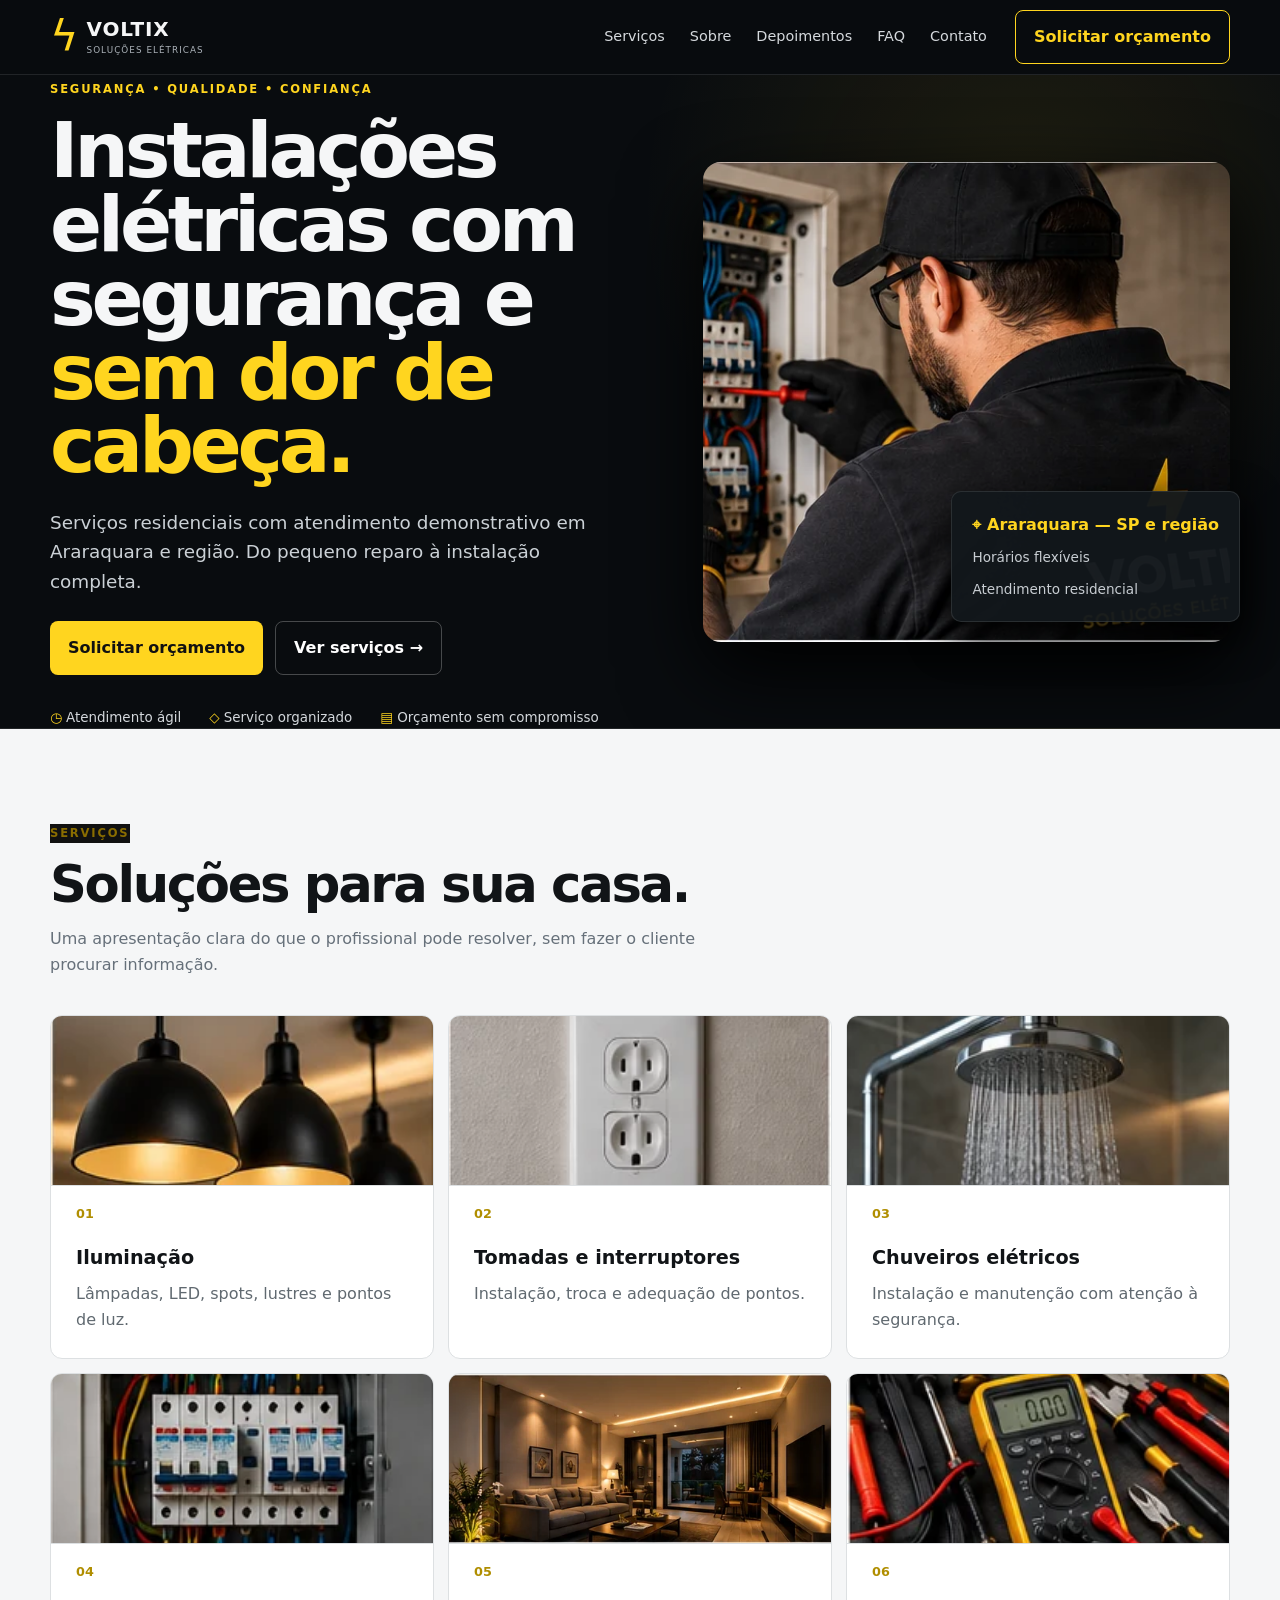
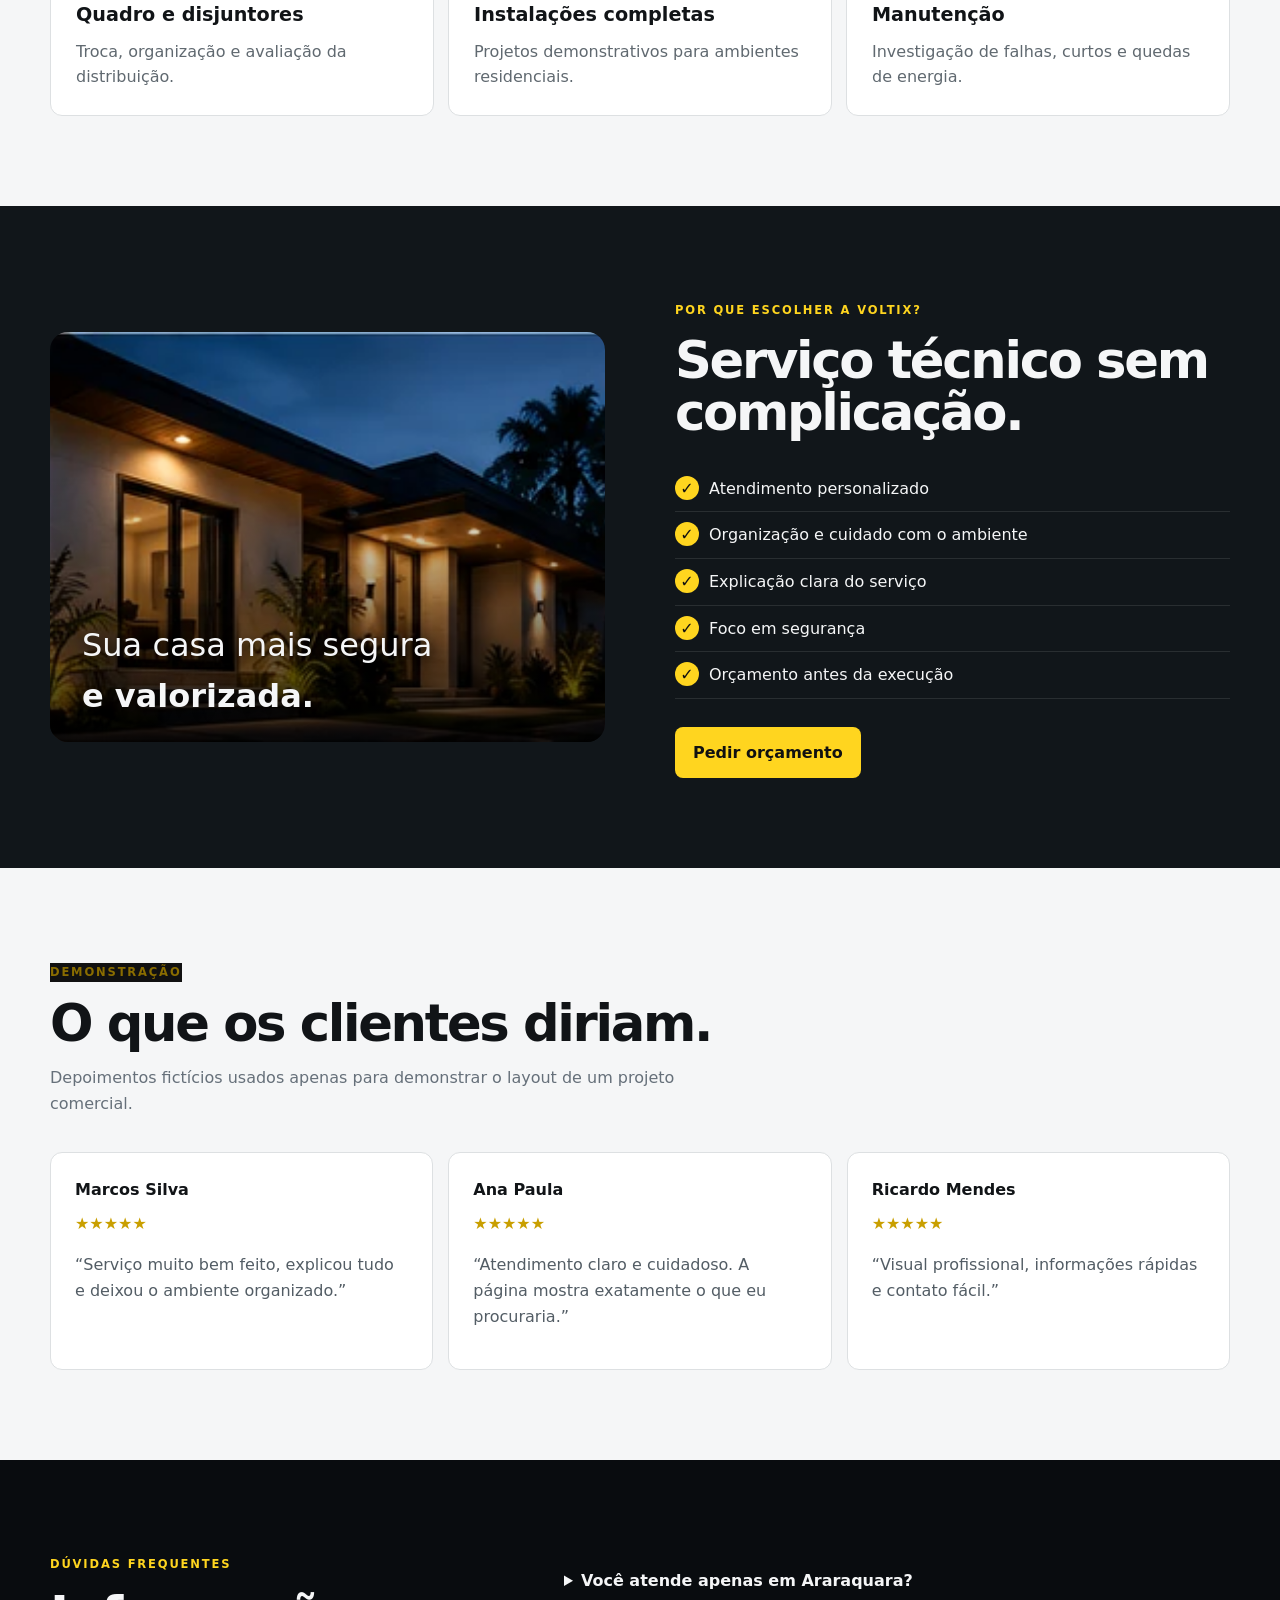
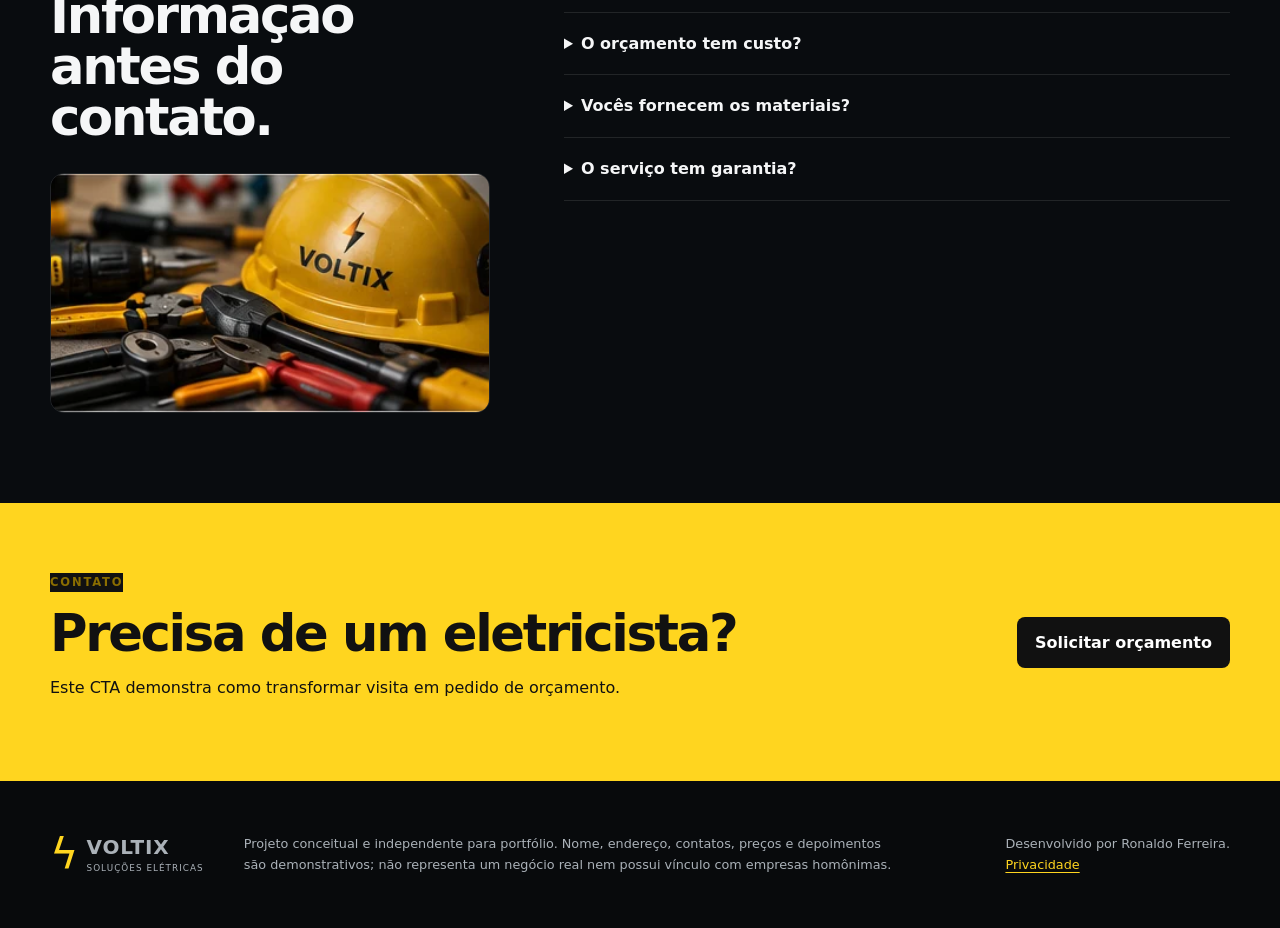
==== index.html @ 1c1afb37 "fix: carrega imagens na captura de pagina completa" ====
<!doctype html>
<html lang="pt-BR">
<head>
  <meta charset="UTF-8">
  <meta name="viewport" content="width=device-width,initial-scale=1">
  <meta name="description" content="Voltix Soluções Elétricas — projeto demonstrativo de landing page para serviços elétricos residenciais.">
  <meta name="referrer" content="strict-origin-when-cross-origin">
  <meta name="theme-color" content="#090c0f">
  <meta property="og:title" content="Voltix | Soluções Elétricas">
  <meta property="og:description" content="Projeto demonstrativo de landing page para serviços elétricos residenciais.">
  <meta property="og:type" content="website">
  <meta property="og:url" content="https://inforf.github.io/voltix-eletrica/">
  <link rel="canonical" href="https://inforf.github.io/voltix-eletrica/">
  <link rel="icon" href="assets/favicon.svg" type="image/svg+xml">
  <title>Voltix | Soluções Elétricas</title>
  <link rel="stylesheet" href="css/style.css">
  <script src="js/main.js" defer></script>
</head>
<body id="inicio">
  <a class="skip-link" href="#conteudo">Ir para o conteúdo</a>
  <header class="header">
    <div class="container nav-wrap">
      <a class="brand" href="#inicio" aria-label="Voltix - início"><span>ϟ</span><strong>VOLTIX</strong><small>SOLUÇÕES ELÉTRICAS</small></a>
      <button class="menu-toggle" aria-expanded="false" aria-controls="nav">Menu</button>
      <nav id="nav" class="nav" aria-label="Navegação principal">
        <a href="#servicos">Serviços</a><a href="#sobre">Sobre</a><a href="#depoimentos">Depoimentos</a><a href="#faq">FAQ</a><a href="#contato">Contato</a>
      </nav>
      <button class="btn outline demo-action">Solicitar orçamento</button>
    </div>
  </header>

  <main id="conteudo">
    <section class="hero">
      <div class="container hero-grid">
        <div>
          <span class="eyebrow">SEGURANÇA • QUALIDADE • CONFIANÇA</span>
          <h1>Instalações elétricas com segurança e <em>sem dor de cabeça.</em></h1>
          <p class="lead">Serviços residenciais com atendimento demonstrativo em Araraquara e região. Do pequeno reparo à instalação completa.</p>
          <div class="hero-actions"><button class="btn primary demo-action">Solicitar orçamento</button><a class="btn ghost" href="#servicos">Ver serviços →</a></div>
          <div class="trust"><span>◷ Atendimento ágil</span><span>◇ Serviço organizado</span><span>▤ Orçamento sem compromisso</span></div>
        </div>
        <div class="hero-visual">
          <img class="hero-photo" src="assets/images/hero-eletricista.webp" alt="Eletricista trabalhando em um quadro de distribuição" fetchpriority="high">
          <div class="info-card"><b>⌖ Araraquara — SP e região</b><span>Horários flexíveis</span><span>Atendimento residencial</span></div>
        </div>
      </div>
    </section>

    <section id="servicos" class="section light"><div class="container">
      <span class="eyebrow dark">SERVIÇOS</span><h2>Soluções para sua casa.</h2><p class="section-intro">Uma apresentação clara do que o profissional pode resolver, sem fazer o cliente procurar informação.</p>
      <div class="services">
        <article><img class="service-photo" src="assets/images/servico-iluminacao.webp" alt=""><b>01</b><h3>Iluminação</h3><p>Lâmpadas, LED, spots, lustres e pontos de luz.</p></article>
        <article><img class="service-photo" src="assets/images/servico-tomadas.webp" alt=""><b>02</b><h3>Tomadas e interruptores</h3><p>Instalação, troca e adequação de pontos.</p></article>
        <article><img class="service-photo" src="assets/images/servico-chuveiro.webp" alt=""><b>03</b><h3>Chuveiros elétricos</h3><p>Instalação e manutenção com atenção à segurança.</p></article>
        <article><img class="service-photo" src="assets/images/servico-quadro.webp" alt=""><b>04</b><h3>Quadro e disjuntores</h3><p>Troca, organização e avaliação da distribuição.</p></article>
        <article><img class="service-photo" src="assets/images/ambiente-residencial.webp" alt=""><b>05</b><h3>Instalações completas</h3><p>Projetos demonstrativos para ambientes residenciais.</p></article>
        <article><img class="service-photo" src="assets/images/servico-manutencao.webp" alt=""><b>06</b><h3>Manutenção</h3><p>Investigação de falhas, curtos e quedas de energia.</p></article>
      </div>
    </div></section>

    <section id="sobre" class="section split-section"><div class="container split">
      <div class="feature-visual"><img src="assets/images/casa-residencial.webp" alt="Residência com projeto de iluminação externa"><div class="feature-caption"><p>Sua casa mais segura<br><strong>e valorizada.</strong></p></div></div>
      <div><span class="eyebrow">POR QUE ESCOLHER A VOLTIX?</span><h2>Serviço técnico sem complicação.</h2><ul class="checks"><li>Atendimento personalizado</li><li>Organização e cuidado com o ambiente</li><li>Explicação clara do serviço</li><li>Foco em segurança</li><li>Orçamento antes da execução</li></ul><button class="btn primary demo-action">Pedir orçamento</button></div>
    </div></section>

    <section id="depoimentos" class="section light"><div class="container">
      <span class="eyebrow dark">DEMONSTRAÇÃO</span><h2>O que os clientes diriam.</h2><p class="section-intro">Depoimentos fictícios usados apenas para demonstrar o layout de um projeto comercial.</p>
      <div class="testimonials"><blockquote><b>Marcos Silva</b><span>★★★★★</span><p>“Serviço muito bem feito, explicou tudo e deixou o ambiente organizado.”</p></blockquote><blockquote><b>Ana Paula</b><span>★★★★★</span><p>“Atendimento claro e cuidadoso. A página mostra exatamente o que eu procuraria.”</p></blockquote><blockquote><b>Ricardo Mendes</b><span>★★★★★</span><p>“Visual profissional, informações rápidas e contato fácil.”</p></blockquote></div>
    </div></section>

    <section id="faq" class="section"><div class="container faq-grid"><div><span class="eyebrow">DÚVIDAS FREQUENTES</span><h2>Informação antes do contato.</h2><img class="faq-photo" src="assets/images/ferramentas.webp" alt="Multímetro e ferramentas de eletricista"></div><div class="faq">
      <details><summary>Você atende apenas em Araraquara?</summary><p>Para este projeto demonstrativo, Araraquara e região são usados apenas como exemplo de área de atendimento.</p></details>
      <details><summary>O orçamento tem custo?</summary><p>Este site não representa uma empresa real. Em um projeto comercial, esta resposta seria definida pelo prestador.</p></details>
      <details><summary>Vocês fornecem os materiais?</summary><p>O conteúdo seria adaptado à forma real de trabalho do profissional contratado.</p></details>
      <details><summary>O serviço tem garantia?</summary><p>Garantias e condições devem ser informadas pelo prestador real conforme o serviço executado.</p></details>
    </div></div></section>

    <section id="contato" class="cta"><div class="container cta-inner"><div><span class="eyebrow dark">CONTATO</span><h2>Precisa de um eletricista?</h2><p>Este CTA demonstra como transformar visita em pedido de orçamento.</p></div><button class="btn dark demo-action">Solicitar orçamento</button></div></section>
  </main>

  <footer class="footer"><div class="container footer-grid"><div class="brand"><span>ϟ</span><strong>VOLTIX</strong><small>SOLUÇÕES ELÉTRICAS</small></div><p>Projeto conceitual e independente para portfólio. Nome, endereço, contatos, preços e depoimentos são demonstrativos; não representa um negócio real nem possui vínculo com empresas homônimas.</p><p>Desenvolvido por Ronaldo Ferreira.<br><a class="footer-link" href="privacidade.html">Privacidade</a></p></div></footer>

  <div class="demo-modal" hidden><div class="demo-card" role="dialog" aria-modal="true" aria-labelledby="demo-title"><button class="close" aria-label="Fechar">×</button><span class="eyebrow">DEMONSTRAÇÃO</span><h2 id="demo-title">Solicitação de orçamento</h2><p>Em um projeto real, este botão poderia abrir o WhatsApp, um formulário ou outro canal definido pelo cliente.</p><button class="btn primary close-secondary">Entendi</button></div></div>
</body>
</html>
---- css/style.css ----
:root{--bg:#090c0f;--panel:#12171c;--yellow:#ffd51f;--text:#f5f6f7;--muted:#aab1b8;--ink:#111417;--line:rgba(255,255,255,.1);--max:1180px}*{box-sizing:border-box}html{scroll-behavior:smooth}body{margin:0;background:var(--bg);color:var(--text);font-family:Inter,ui-sans-serif,system-ui,-apple-system,"Segoe UI",sans-serif;line-height:1.6}button,a{font:inherit}.container{width:min(var(--max),calc(100% - 40px));margin:auto}.skip-link{position:absolute;left:-9999px}.skip-link:focus{left:16px;top:16px;z-index:999;background:#fff;color:#000;padding:10px}.header{position:sticky;top:0;z-index:50;background:rgba(9,12,15,.92);backdrop-filter:blur(15px);border-bottom:1px solid var(--line)}.nav-wrap{min-height:74px;display:flex;align-items:center;gap:28px}.brand{display:grid;grid-template-columns:auto auto;grid-template-rows:auto auto;align-items:center;width:max-content;color:inherit;text-decoration:none;line-height:1}.brand span{grid-row:1/3;color:var(--yellow);font-size:2.7rem;margin-right:8px}.brand strong{font-size:1.25rem;letter-spacing:.04em}.brand small{font-size:.55rem;color:var(--muted);letter-spacing:.12em}.nav{display:flex;gap:25px;margin-left:auto}.nav a{color:#d5d9dd;text-decoration:none;font-size:.9rem}.nav a:hover{color:var(--yellow)}.menu-toggle{display:none}.btn{border:0;border-radius:8px;padding:13px 18px;font-weight:800;cursor:pointer}.primary{background:var(--yellow);color:#111}.outline{border:1px solid var(--yellow);background:transparent;color:var(--yellow)}.ghost{border:1px solid rgba(255,255,255,.25);color:#fff;text-decoration:none}.dark{background:#111;color:#fff}.hero{overflow:hidden;background:radial-gradient(circle at 80% 20%,rgba(255,213,31,.09),transparent 24rem);border-bottom:1px solid var(--line)}.hero-grid{min-height:650px;display:grid;grid-template-columns:1.05fr .95fr;align-items:center;gap:70px}.eyebrow{display:inline-block;color:var(--yellow);font-size:.72rem;font-weight:900;letter-spacing:.16em;margin-bottom:16px}.eyebrow.dark{color:#8a6d00}.hero h1{font-size:clamp(3rem,6vw,5.7rem);line-height:.96;letter-spacing:-.055em;margin:0}.hero h1 em{display:block;color:var(--yellow);font-style:normal}.lead{max-width:680px;color:#cbd1d6;font-size:1.15rem;margin:25px 0}.hero-actions{display:flex;gap:12px;flex-wrap:wrap}.trust{display:flex;gap:28px;flex-wrap:wrap;margin-top:32px;color:#d4d8dc;font-size:.84rem}.trust span:first-letter{color:var(--yellow)}.hero-visual{position:relative;min-height:480px;display:grid;place-items:center}.electric-panel{position:relative;width:min(440px,90%);height:390px;border:12px solid #2c3238;border-radius:14px;background:linear-gradient(135deg,#1d2328,#0d1114);box-shadow:0 30px 80px #000}.panel-top{padding:15px;color:#7e8991;font-size:.7rem;letter-spacing:.12em}.breakers{display:grid;grid-template-columns:repeat(6,1fr);gap:8px;padding:20px}.breakers i{height:100px;border-radius:5px;background:linear-gradient(#d8dadd 0 45%,#252a2f 46% 62%,#e9e9e9 63%);box-shadow:inset 0 0 0 2px #73777a}.wire{position:absolute;width:140px;height:140px;border:7px solid;border-color:transparent transparent var(--yellow) var(--yellow);border-radius:50%}.w1{left:40px;bottom:30px}.w2{right:50px;bottom:35px;border-color:transparent transparent #367fd8 #367fd8}.w3{left:150px;bottom:5px;border-color:transparent transparent #c84a42 #c84a42}.bolt{position:absolute;right:30px;bottom:15px;color:var(--yellow);font-size:4rem}.info-card{position:absolute;right:-10px;bottom:20px;display:grid;gap:10px;padding:20px;border:1px solid var(--line);border-radius:10px;background:rgba(18,23,28,.96);box-shadow:0 15px 40px #000}.info-card b{color:var(--yellow)}.info-card span{font-size:.85rem;color:#c8cdd2}.section{padding:90px 0}.light{background:#f5f6f7;color:var(--ink)}.section h2,.cta h2{font-size:clamp(2.2rem,4vw,4rem);line-height:1;letter-spacing:-.045em;margin:0}.section-intro{max-width:680px;color:#66707a}.services{display:grid;grid-template-columns:repeat(3,1fr);gap:14px;margin-top:38px}.services article{padding:25px;border:1px solid #dde0e2;border-radius:12px;background:#fff;min-height:210px}.services article>b{color:#b08e00;font-size:.8rem}.services h3{font-size:1.2rem;margin:30px 0 8px}.services p{color:#606970;margin:0}.split-section{background:#11161a}.split{display:grid;grid-template-columns:1fr 1fr;gap:70px;align-items:center}.feature-visual{min-height:410px;border-radius:18px;display:flex;flex-direction:column;justify-content:flex-end;padding:38px;background:radial-gradient(circle at 30% 30%,rgba(255,213,31,.22),transparent 15rem),linear-gradient(135deg,#252d32,#0a0d0f)}.feature-visual span{font-size:7rem;color:var(--yellow)}.feature-visual p{font-size:2rem}.checks{list-style:none;padding:0;margin:28px 0}.checks li{padding:10px 0;border-bottom:1px solid var(--line)}.checks li:before{content:"✓";display:inline-grid;place-items:center;width:24px;height:24px;margin-right:10px;border-radius:50%;background:var(--yellow);color:#111;font-weight:900}.testimonials{display:grid;grid-template-columns:repeat(3,1fr);gap:15px;margin-top:36px}.testimonials blockquote{margin:0;padding:24px;border:1px solid #dde0e2;border-radius:12px;background:#fff}.testimonials span{display:block;color:#c99f00;margin-top:8px}.testimonials p{color:#535d65}.faq-grid{display:grid;grid-template-columns:.8fr 1.2fr;gap:70px}.faq details{border-bottom:1px solid var(--line);padding:18px 0}.faq summary{cursor:pointer;font-weight:800}.faq p{color:var(--muted)}.cta{padding:65px 0;background:var(--yellow);color:#111}.cta-inner{display:flex;justify-content:space-between;gap:30px;align-items:center}.footer{padding:40px 0;background:#080a0c;color:var(--muted)}.footer-grid{display:grid;grid-template-columns:auto 1fr auto;gap:40px;align-items:center}.footer p{font-size:.8rem;max-width:650px}.demo-modal{position:fixed;inset:0;z-index:100;background:rgba(0,0,0,.75);display:grid;place-items:center;padding:20px}.demo-modal[hidden]{display:none}.demo-card{position:relative;width:min(520px,100%);padding:32px;border:1px solid var(--line);border-radius:16px;background:var(--panel)}.demo-card h2{margin:0;font-size:2rem}.demo-card p{color:var(--muted)}.close{position:absolute;right:14px;top:10px;border:0;background:none;color:#fff;font-size:2rem;cursor:pointer}@media(max-width:900px){.header .outline{display:none}.menu-toggle{display:block;margin-left:auto;border:1px solid var(--line);background:transparent;color:#fff;border-radius:7px;padding:8px 11px}.nav{display:none;position:absolute;top:74px;left:0;right:0;margin:0;padding:18px 20px;background:#0c1013;border-bottom:1px solid var(--line);flex-direction:column}.nav.open{display:flex}.hero-grid,.split,.faq-grid{grid-template-columns:1fr}.hero-grid{padding:70px 0}.hero-visual{min-height:420px}.services{grid-template-columns:repeat(2,1fr)}.testimonials{grid-template-columns:1fr}.footer-grid{grid-template-columns:1fr}.cta-inner{align-items:flex-start;flex-direction:column}}@media(max-width:560px){.container{width:min(var(--max),calc(100% - 28px))}.hero h1{font-size:3.1rem}.hero-visual{min-height:340px}.electric-panel{height:300px}.breakers i{height:75px}.info-card{right:0}.services{grid-template-columns:1fr}.section{padding:68px 0}.trust{display:grid;gap:10px}.cta .btn{width:100%}}.footer-link{color:var(--yellow);text-underline-offset:3px}.policy{min-height:calc(100vh - 160px);padding:80px 0}.policy article{max-width:820px}.policy h1{font-size:clamp(2.6rem,6vw,5rem);line-height:1;margin:0 0 25px;letter-spacing:-.045em}.policy h2{margin-top:35px;font-size:1.3rem}.policy p,.policy li{color:var(--muted)}.policy a{color:var(--yellow)}.back-link{display:inline-block;margin-bottom:35px;color:var(--yellow);text-decoration:none}.policy-note{padding:18px;border:1px solid var(--line);border-radius:10px;background:var(--panel)}
/* Fotografias do projeto */
.hero-visual{overflow:visible;border-radius:18px}.hero-photo{width:100%;height:480px;display:block;object-fit:cover;object-position:center;border-radius:18px;box-shadow:0 30px 80px #000}.services article{padding:0 0 25px;overflow:hidden}.services article>b,.services article h3,.services article p{display:block;margin-left:25px;margin-right:25px}.services article>b{margin-top:18px}.services h3{margin-top:18px}.service-photo{display:block;width:100%;height:170px;object-fit:cover;border-bottom:1px solid #dde0e2}.feature-visual{position:relative;padding:0;overflow:hidden;background:#111}.feature-visual>img{width:100%;height:410px;display:block;object-fit:cover}.feature-visual:after{content:"";position:absolute;inset:0;background:linear-gradient(180deg,transparent 35%,rgba(0,0,0,.8))}.feature-caption{position:absolute;z-index:2;left:32px;bottom:20px}.feature-caption p{margin:0;font-size:2rem;text-shadow:0 2px 15px #000}.faq-photo{display:block;width:100%;max-width:440px;height:240px;margin-top:30px;object-fit:cover;border-radius:14px;border:1px solid var(--line)}@media(max-width:900px){.hero-photo{height:min(70vw,480px)}.service-photo{height:190px}}@media(max-width:560px){.hero-photo{height:360px}.service-photo{height:220px}.feature-visual>img{height:360px}.faq-photo{height:210px}}
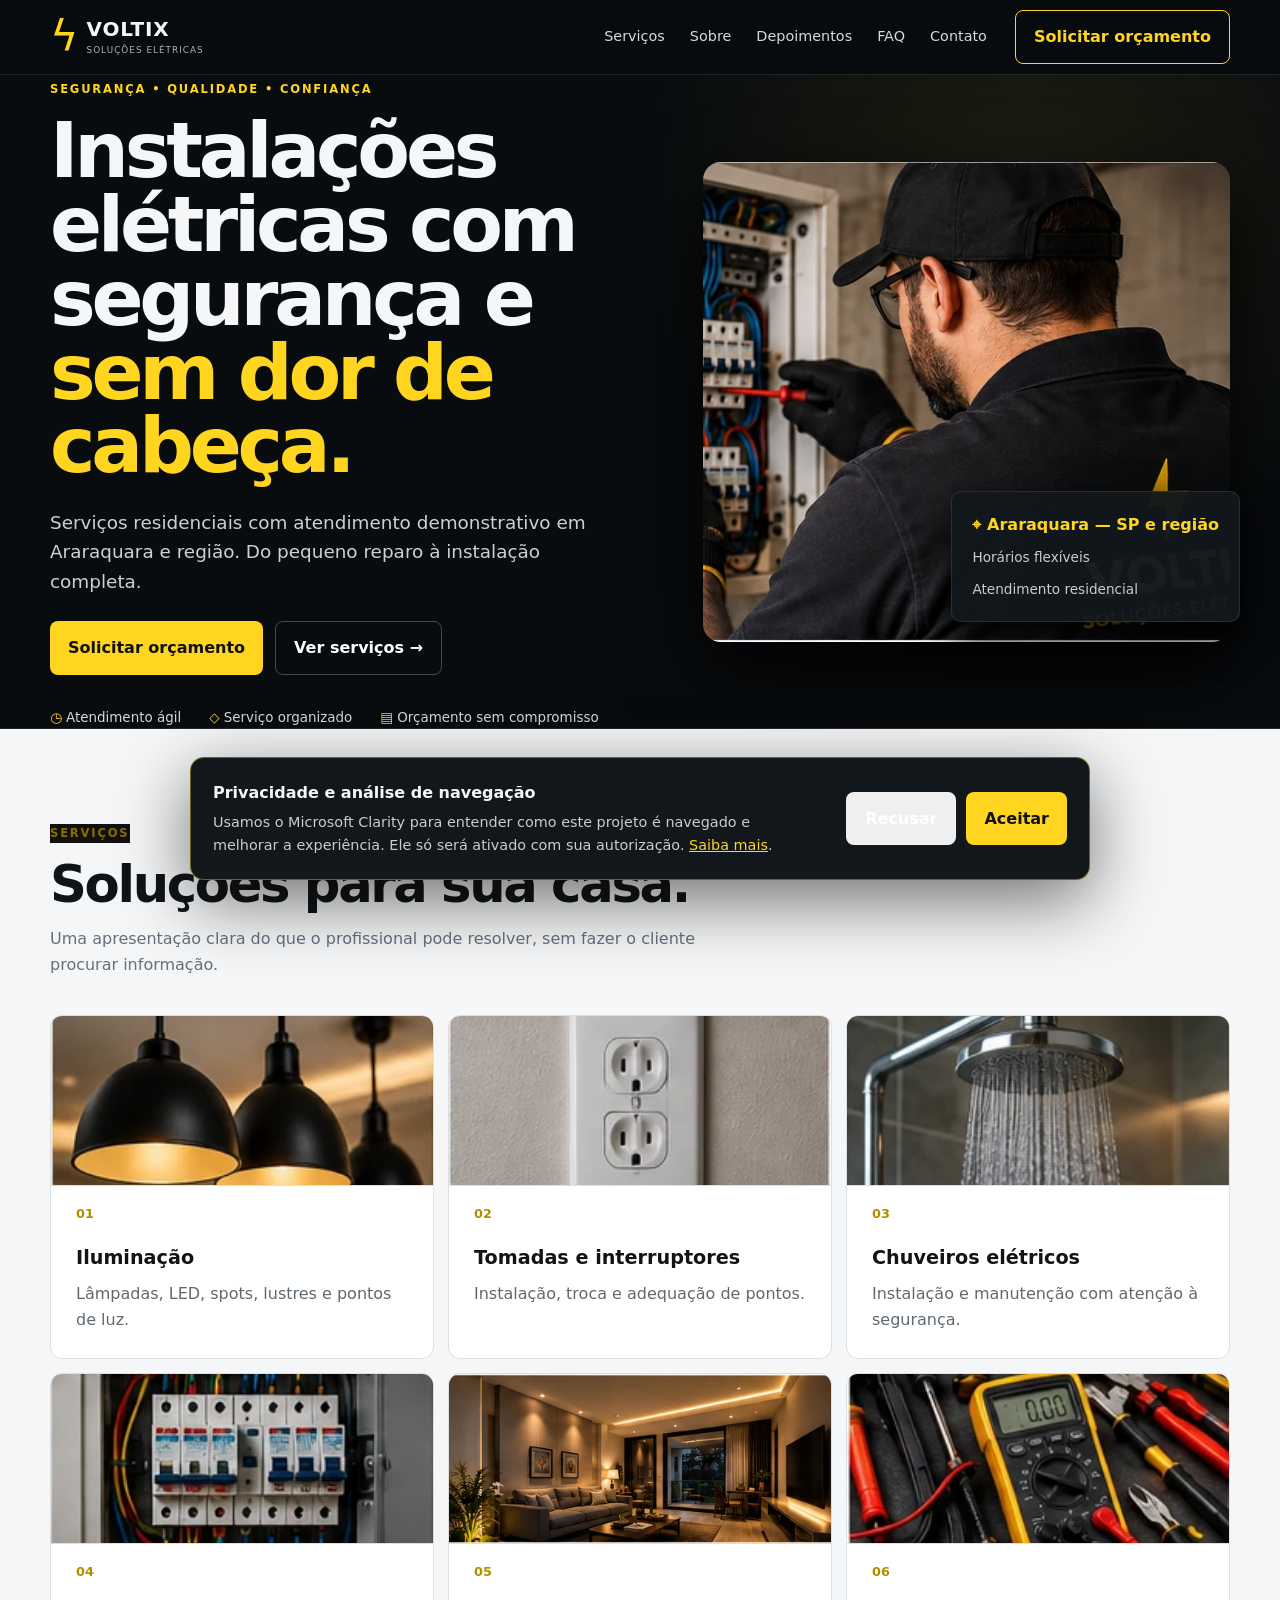
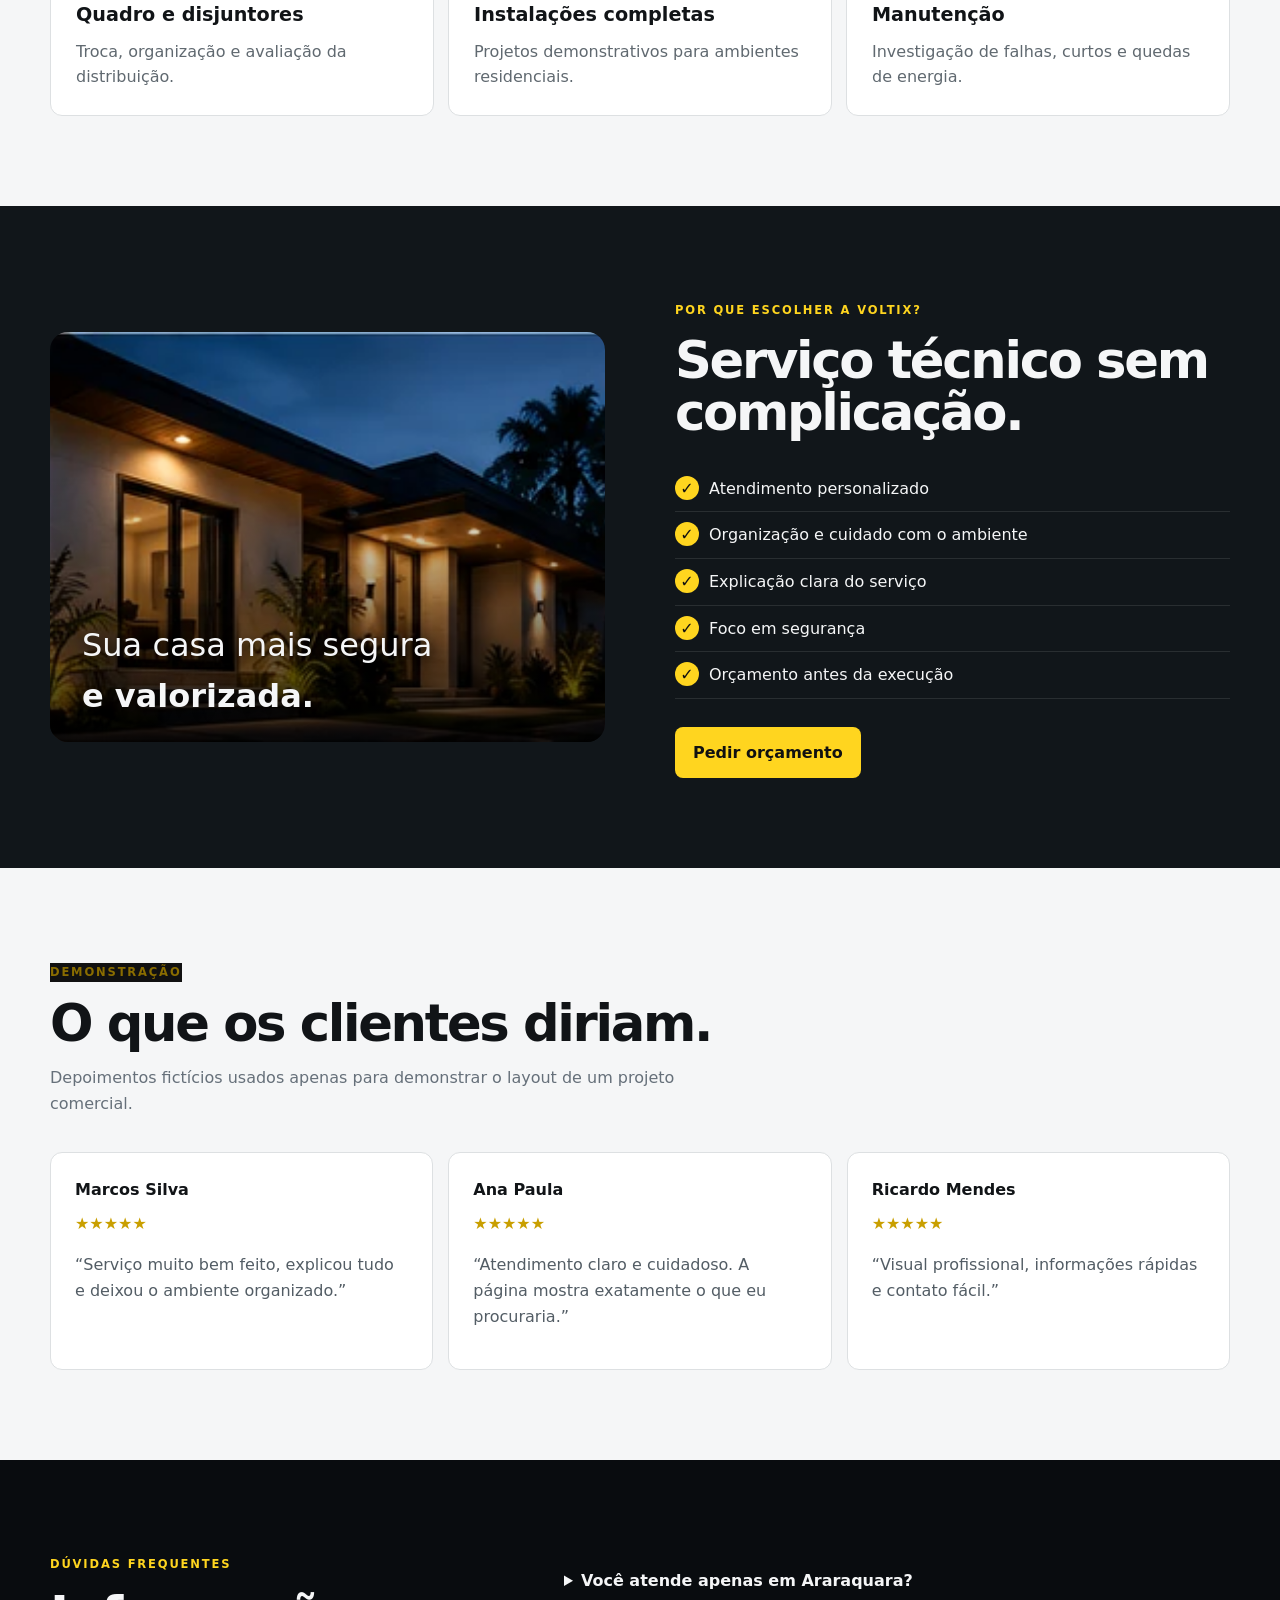
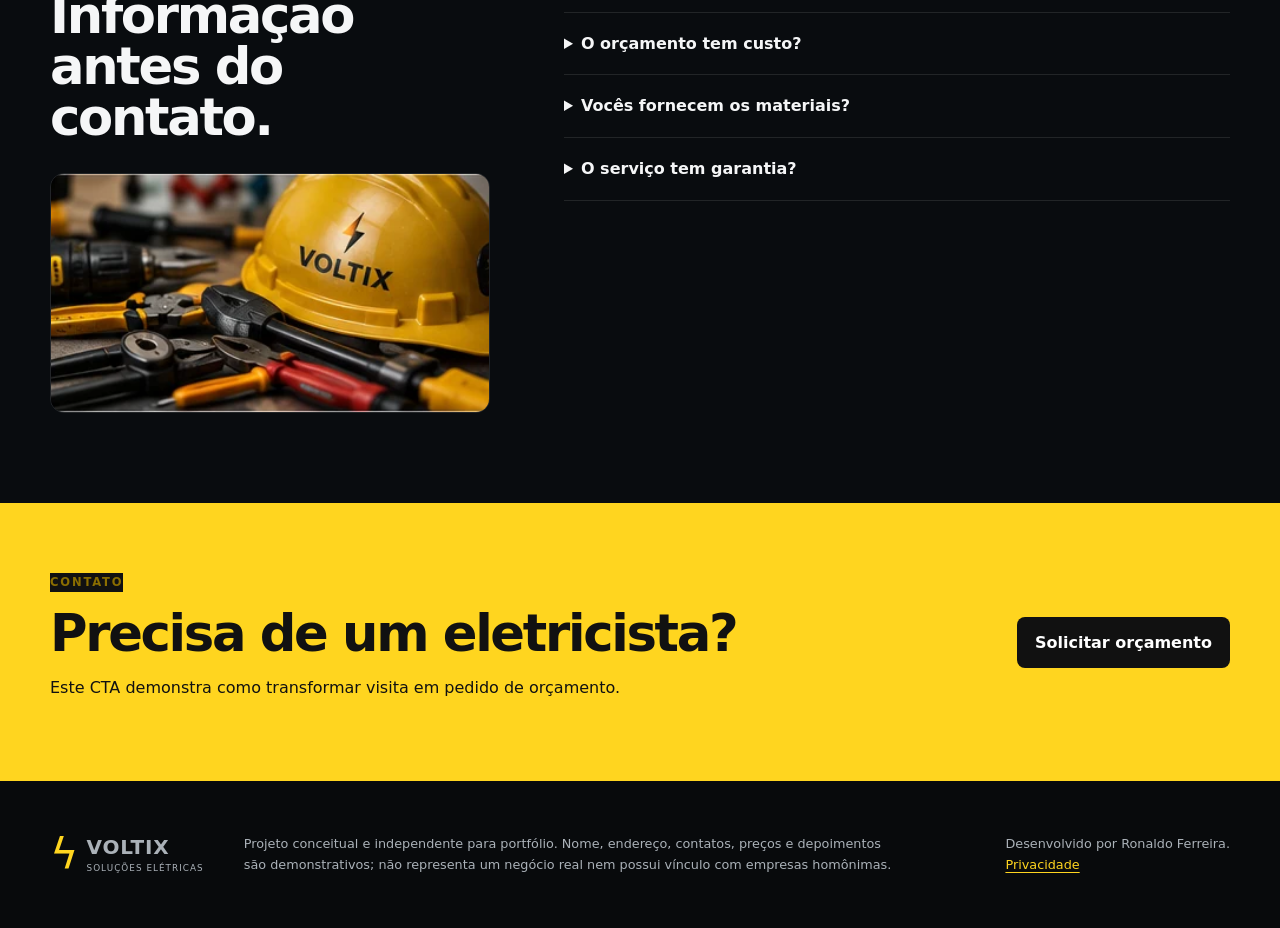
==== commit 7cadf50e: "Instala snippet oficial do Microsoft Clarity" ====
--- a/index.html
+++ b/index.html
@@ -14,72 +14,225 @@
   <link rel="icon" href="assets/favicon.svg" type="image/svg+xml">
   <title>Voltix | Soluções Elétricas</title>
   <link rel="stylesheet" href="css/style.css">
+  <script type="text/javascript">
+    (function(c,l,a,r,i,t,y){
+        c[a]=c[a]||function(){(c[a].q=c[a].q||[]).push(arguments)};
+        t=l.createElement(r);t.async=1;t.src="https://www.clarity.ms/tag/"+i;
+        y=l.getElementsByTagName(r)[0];y.parentNode.insertBefore(t,y);
+    })(window, document, "clarity", "script", "yldb9qb9ib");
+  </script>
   <script src="js/main.js" defer></script>
 </head>
 <body id="inicio">
   <a class="skip-link" href="#conteudo">Ir para o conteúdo</a>
   <header class="header">
     <div class="container nav-wrap">
-      <a class="brand" href="#inicio" aria-label="Voltix - início"><span>ϟ</span><strong>VOLTIX</strong><small>SOLUÇÕES ELÉTRICAS</small></a>
+      <a class="brand" href="#inicio" aria-label="Voltix - início">
+<span>ϟ</span>
+<strong>VOLTIX</strong>
+<small>SOLUÇÕES ELÉTRICAS</small>
+</a>
       <button class="menu-toggle" aria-expanded="false" aria-controls="nav">Menu</button>
       <nav id="nav" class="nav" aria-label="Navegação principal">
-        <a href="#servicos">Serviços</a><a href="#sobre">Sobre</a><a href="#depoimentos">Depoimentos</a><a href="#faq">FAQ</a><a href="#contato">Contato</a>
+        <a href="#servicos">Serviços</a>
+<a href="#sobre">Sobre</a>
+<a href="#depoimentos">Depoimentos</a>
+<a href="#faq">FAQ</a>
+<a href="#contato">Contato</a>
       </nav>
       <button class="btn outline demo-action">Solicitar orçamento</button>
     </div>
   </header>
-
   <main id="conteudo">
     <section class="hero">
       <div class="container hero-grid">
         <div>
           <span class="eyebrow">SEGURANÇA • QUALIDADE • CONFIANÇA</span>
-          <h1>Instalações elétricas com segurança e <em>sem dor de cabeça.</em></h1>
+          <h1>Instalações elétricas com segurança e <em>sem dor de cabeça.</em>
+</h1>
           <p class="lead">Serviços residenciais com atendimento demonstrativo em Araraquara e região. Do pequeno reparo à instalação completa.</p>
-          <div class="hero-actions"><button class="btn primary demo-action">Solicitar orçamento</button><a class="btn ghost" href="#servicos">Ver serviços →</a></div>
-          <div class="trust"><span>◷ Atendimento ágil</span><span>◇ Serviço organizado</span><span>▤ Orçamento sem compromisso</span></div>
+          <div class="hero-actions">
+<button class="btn primary demo-action">Solicitar orçamento</button>
+<a class="btn ghost" href="#servicos">Ver serviços →</a>
+</div>
+          <div class="trust">
+<span>◷ Atendimento ágil</span>
+<span>◇ Serviço organizado</span>
+<span>▤ Orçamento sem compromisso</span>
+</div>
         </div>
         <div class="hero-visual">
           <img class="hero-photo" src="assets/images/hero-eletricista.webp" alt="Eletricista trabalhando em um quadro de distribuição" fetchpriority="high">
-          <div class="info-card"><b>⌖ Araraquara — SP e região</b><span>Horários flexíveis</span><span>Atendimento residencial</span></div>
+          <div class="info-card">
+<b>⌖ Araraquara — SP e região</b>
+<span>Horários flexíveis</span>
+<span>Atendimento residencial</span>
+</div>
         </div>
       </div>
     </section>
-
-    <section id="servicos" class="section light"><div class="container">
-      <span class="eyebrow dark">SERVIÇOS</span><h2>Soluções para sua casa.</h2><p class="section-intro">Uma apresentação clara do que o profissional pode resolver, sem fazer o cliente procurar informação.</p>
+    <section id="servicos" class="section light">
+<div class="container">
+      <span class="eyebrow dark">SERVIÇOS</span>
+<h2>Soluções para sua casa.</h2>
+<p class="section-intro">Uma apresentação clara do que o profissional pode resolver, sem fazer o cliente procurar informação.</p>
       <div class="services">
-        <article><img class="service-photo" src="assets/images/servico-iluminacao.webp" alt=""><b>01</b><h3>Iluminação</h3><p>Lâmpadas, LED, spots, lustres e pontos de luz.</p></article>
-        <article><img class="service-photo" src="assets/images/servico-tomadas.webp" alt=""><b>02</b><h3>Tomadas e interruptores</h3><p>Instalação, troca e adequação de pontos.</p></article>
-        <article><img class="service-photo" src="assets/images/servico-chuveiro.webp" alt=""><b>03</b><h3>Chuveiros elétricos</h3><p>Instalação e manutenção com atenção à segurança.</p></article>
-        <article><img class="service-photo" src="assets/images/servico-quadro.webp" alt=""><b>04</b><h3>Quadro e disjuntores</h3><p>Troca, organização e avaliação da distribuição.</p></article>
-        <article><img class="service-photo" src="assets/images/ambiente-residencial.webp" alt=""><b>05</b><h3>Instalações completas</h3><p>Projetos demonstrativos para ambientes residenciais.</p></article>
-        <article><img class="service-photo" src="assets/images/servico-manutencao.webp" alt=""><b>06</b><h3>Manutenção</h3><p>Investigação de falhas, curtos e quedas de energia.</p></article>
+        <article>
+<img class="service-photo" src="assets/images/servico-iluminacao.webp" alt="">
+<b>01</b>
+<h3>Iluminação</h3>
+<p>Lâmpadas, LED, spots, lustres e pontos de luz.</p>
+</article>
+        <article>
+<img class="service-photo" src="assets/images/servico-tomadas.webp" alt="">
+<b>02</b>
+<h3>Tomadas e interruptores</h3>
+<p>Instalação, troca e adequação de pontos.</p>
+</article>
+        <article>
+<img class="service-photo" src="assets/images/servico-chuveiro.webp" alt="">
+<b>03</b>
+<h3>Chuveiros elétricos</h3>
+<p>Instalação e manutenção com atenção à segurança.</p>
+</article>
+        <article>
+<img class="service-photo" src="assets/images/servico-quadro.webp" alt="">
+<b>04</b>
+<h3>Quadro e disjuntores</h3>
+<p>Troca, organização e avaliação da distribuição.</p>
+</article>
+        <article>
+<img class="service-photo" src="assets/images/ambiente-residencial.webp" alt="">
+<b>05</b>
+<h3>Instalações completas</h3>
+<p>Projetos demonstrativos para ambientes residenciais.</p>
+</article>
+        <article>
+<img class="service-photo" src="assets/images/servico-manutencao.webp" alt="">
+<b>06</b>
+<h3>Manutenção</h3>
+<p>Investigação de falhas, curtos e quedas de energia.</p>
+</article>
       </div>
-    </div></section>
-
-    <section id="sobre" class="section split-section"><div class="container split">
-      <div class="feature-visual"><img src="assets/images/casa-residencial.webp" alt="Residência com projeto de iluminação externa"><div class="feature-caption"><p>Sua casa mais segura<br><strong>e valorizada.</strong></p></div></div>
-      <div><span class="eyebrow">POR QUE ESCOLHER A VOLTIX?</span><h2>Serviço técnico sem complicação.</h2><ul class="checks"><li>Atendimento personalizado</li><li>Organização e cuidado com o ambiente</li><li>Explicação clara do serviço</li><li>Foco em segurança</li><li>Orçamento antes da execução</li></ul><button class="btn primary demo-action">Pedir orçamento</button></div>
-    </div></section>
-
-    <section id="depoimentos" class="section light"><div class="container">
-      <span class="eyebrow dark">DEMONSTRAÇÃO</span><h2>O que os clientes diriam.</h2><p class="section-intro">Depoimentos fictícios usados apenas para demonstrar o layout de um projeto comercial.</p>
-      <div class="testimonials"><blockquote><b>Marcos Silva</b><span>★★★★★</span><p>“Serviço muito bem feito, explicou tudo e deixou o ambiente organizado.”</p></blockquote><blockquote><b>Ana Paula</b><span>★★★★★</span><p>“Atendimento claro e cuidadoso. A página mostra exatamente o que eu procuraria.”</p></blockquote><blockquote><b>Ricardo Mendes</b><span>★★★★★</span><p>“Visual profissional, informações rápidas e contato fácil.”</p></blockquote></div>
-    </div></section>
-
-    <section id="faq" class="section"><div class="container faq-grid"><div><span class="eyebrow">DÚVIDAS FREQUENTES</span><h2>Informação antes do contato.</h2><img class="faq-photo" src="assets/images/ferramentas.webp" alt="Multímetro e ferramentas de eletricista"></div><div class="faq">
-      <details><summary>Você atende apenas em Araraquara?</summary><p>Para este projeto demonstrativo, Araraquara e região são usados apenas como exemplo de área de atendimento.</p></details>
-      <details><summary>O orçamento tem custo?</summary><p>Este site não representa uma empresa real. Em um projeto comercial, esta resposta seria definida pelo prestador.</p></details>
-      <details><summary>Vocês fornecem os materiais?</summary><p>O conteúdo seria adaptado à forma real de trabalho do profissional contratado.</p></details>
-      <details><summary>O serviço tem garantia?</summary><p>Garantias e condições devem ser informadas pelo prestador real conforme o serviço executado.</p></details>
-    </div></div></section>
-
-    <section id="contato" class="cta"><div class="container cta-inner"><div><span class="eyebrow dark">CONTATO</span><h2>Precisa de um eletricista?</h2><p>Este CTA demonstra como transformar visita em pedido de orçamento.</p></div><button class="btn dark demo-action">Solicitar orçamento</button></div></section>
+    </div>
+</section>
+    <section id="sobre" class="section split-section">
+<div class="container split">
+      <div class="feature-visual">
+<img src="assets/images/casa-residencial.webp" alt="Residência com projeto de iluminação externa">
+<div class="feature-caption">
+<p>Sua casa mais segura<br>
+<strong>e valorizada.</strong>
+</p>
+</div>
+</div>
+      <div>
+<span class="eyebrow">POR QUE ESCOLHER A VOLTIX?</span>
+<h2>Serviço técnico sem complicação.</h2>
+<ul class="checks">
+<li>Atendimento personalizado</li>
+<li>Organização e cuidado com o ambiente</li>
+<li>Explicação clara do serviço</li>
+<li>Foco em segurança</li>
+<li>Orçamento antes da execução</li>
+</ul>
+<button class="btn primary demo-action">Pedir orçamento</button>
+</div>
+    </div>
+</section>
+    <section id="depoimentos" class="section light">
+<div class="container">
+      <span class="eyebrow dark">DEMONSTRAÇÃO</span>
+<h2>O que os clientes diriam.</h2>
+<p class="section-intro">Depoimentos fictícios usados apenas para demonstrar o layout de um projeto comercial.</p>
+      <div class="testimonials">
+<blockquote>
+<b>Marcos Silva</b>
+<span>★★★★★</span>
+<p>“Serviço muito bem feito, explicou tudo e deixou o ambiente organizado.”</p>
+</blockquote>
+<blockquote>
+<b>Ana Paula</b>
+<span>★★★★★</span>
+<p>“Atendimento claro e cuidadoso. A página mostra exatamente o que eu procuraria.”</p>
+</blockquote>
+<blockquote>
+<b>Ricardo Mendes</b>
+<span>★★★★★</span>
+<p>“Visual profissional, informações rápidas e contato fácil.”</p>
+</blockquote>
+</div>
+    </div>
+</section>
+    <section id="faq" class="section">
+<div class="container faq-grid">
+<div>
+<span class="eyebrow">DÚVIDAS FREQUENTES</span>
+<h2>Informação antes do contato.</h2>
+<img class="faq-photo" src="assets/images/ferramentas.webp" alt="Multímetro e ferramentas de eletricista">
+</div>
+<div class="faq">
+      <details>
+<summary>Você atende apenas em Araraquara?</summary>
+<p>Para este projeto demonstrativo, Araraquara e região são usados apenas como exemplo de área de atendimento.</p>
+</details>
+      <details>
+<summary>O orçamento tem custo?</summary>
+<p>Este site não representa uma empresa real. Em um projeto comercial, esta resposta seria definida pelo prestador.</p>
+</details>
+      <details>
+<summary>Vocês fornecem os materiais?</summary>
+<p>O conteúdo seria adaptado à forma real de trabalho do profissional contratado.</p>
+</details>
+      <details>
+<summary>O serviço tem garantia?</summary>
+<p>Garantias e condições devem ser informadas pelo prestador real conforme o serviço executado.</p>
+</details>
+    </div>
+</div>
+</section>
+    <section id="contato" class="cta">
+<div class="container cta-inner">
+<div>
+<span class="eyebrow dark">CONTATO</span>
+<h2>Precisa de um eletricista?</h2>
+<p>Este CTA demonstra como transformar visita em pedido de orçamento.</p>
+</div>
+<button class="btn dark demo-action">Solicitar orçamento</button>
+</div>
+</section>
   </main>
-
-  <footer class="footer"><div class="container footer-grid"><div class="brand"><span>ϟ</span><strong>VOLTIX</strong><small>SOLUÇÕES ELÉTRICAS</small></div><p>Projeto conceitual e independente para portfólio. Nome, endereço, contatos, preços e depoimentos são demonstrativos; não representa um negócio real nem possui vínculo com empresas homônimas.</p><p>Desenvolvido por Ronaldo Ferreira.<br><a class="footer-link" href="privacidade.html">Privacidade</a></p></div></footer>
-
-  <div class="demo-modal" hidden><div class="demo-card" role="dialog" aria-modal="true" aria-labelledby="demo-title"><button class="close" aria-label="Fechar">×</button><span class="eyebrow">DEMONSTRAÇÃO</span><h2 id="demo-title">Solicitação de orçamento</h2><p>Em um projeto real, este botão poderia abrir o WhatsApp, um formulário ou outro canal definido pelo cliente.</p><button class="btn primary close-secondary">Entendi</button></div></div>
+  <footer class="footer">
+<div class="container footer-grid">
+<div class="brand">
+<span>ϟ</span>
+<strong>VOLTIX</strong>
+<small>SOLUÇÕES ELÉTRICAS</small>
+</div>
+<p>Projeto conceitual e independente para portfólio. Nome, endereço, contatos, preços e depoimentos são demonstrativos; não representa um negócio real nem possui vínculo com empresas homônimas.</p>
+<p>Desenvolvido por Ronaldo Ferreira.<br>
+<a class="footer-link" href="privacidade.html">Privacidade</a>
+</p>
+</div>
+</footer>
+  <div class="demo-modal" hidden>
+<div class="demo-card" role="dialog" aria-modal="true" aria-labelledby="demo-title">
+<button class="close" aria-label="Fechar">×</button>
+<span class="eyebrow">DEMONSTRAÇÃO</span>
+<h2 id="demo-title">Solicitação de orçamento</h2>
+<p>Em um projeto real, este botão poderia abrir o WhatsApp, um formulário ou outro canal definido pelo cliente.</p>
+<button class="btn primary close-secondary">Entendi</button>
+</div>
+</div>
+  <aside class="cookie-banner" role="dialog" aria-label="Preferências de cookies" aria-describedby="cookie-text" hidden>
+    <div>
+      <strong>Privacidade e análise de navegação</strong>
+      <p id="cookie-text">Usamos o Microsoft Clarity para entender como este projeto é navegado e melhorar a experiência. Ele só será ativado com sua autorização. <a href="privacidade.html">Saiba mais</a>.</p>
+    </div>
+    <div class="cookie-actions">
+      <button class="btn ghost cookie-reject" type="button">Recusar</button>
+      <button class="btn primary cookie-accept" type="button">Aceitar</button>
+    </div>
+  </aside>
 </body>
-</html>+</html>
--- a/css/style.css
+++ b/css/style.css
@@ -1,3 +1,149 @@
-:root{--bg:#090c0f;--panel:#12171c;--yellow:#ffd51f;--text:#f5f6f7;--muted:#aab1b8;--ink:#111417;--line:rgba(255,255,255,.1);--max:1180px}*{box-sizing:border-box}html{scroll-behavior:smooth}body{margin:0;background:var(--bg);color:var(--text);font-family:Inter,ui-sans-serif,system-ui,-apple-system,"Segoe UI",sans-serif;line-height:1.6}button,a{font:inherit}.container{width:min(var(--max),calc(100% - 40px));margin:auto}.skip-link{position:absolute;left:-9999px}.skip-link:focus{left:16px;top:16px;z-index:999;background:#fff;color:#000;padding:10px}.header{position:sticky;top:0;z-index:50;background:rgba(9,12,15,.92);backdrop-filter:blur(15px);border-bottom:1px solid var(--line)}.nav-wrap{min-height:74px;display:flex;align-items:center;gap:28px}.brand{display:grid;grid-template-columns:auto auto;grid-template-rows:auto auto;align-items:center;width:max-content;color:inherit;text-decoration:none;line-height:1}.brand span{grid-row:1/3;color:var(--yellow);font-size:2.7rem;margin-right:8px}.brand strong{font-size:1.25rem;letter-spacing:.04em}.brand small{font-size:.55rem;color:var(--muted);letter-spacing:.12em}.nav{display:flex;gap:25px;margin-left:auto}.nav a{color:#d5d9dd;text-decoration:none;font-size:.9rem}.nav a:hover{color:var(--yellow)}.menu-toggle{display:none}.btn{border:0;border-radius:8px;padding:13px 18px;font-weight:800;cursor:pointer}.primary{background:var(--yellow);color:#111}.outline{border:1px solid var(--yellow);background:transparent;color:var(--yellow)}.ghost{border:1px solid rgba(255,255,255,.25);color:#fff;text-decoration:none}.dark{background:#111;color:#fff}.hero{overflow:hidden;background:radial-gradient(circle at 80% 20%,rgba(255,213,31,.09),transparent 24rem);border-bottom:1px solid var(--line)}.hero-grid{min-height:650px;display:grid;grid-template-columns:1.05fr .95fr;align-items:center;gap:70px}.eyebrow{display:inline-block;color:var(--yellow);font-size:.72rem;font-weight:900;letter-spacing:.16em;margin-bottom:16px}.eyebrow.dark{color:#8a6d00}.hero h1{font-size:clamp(3rem,6vw,5.7rem);line-height:.96;letter-spacing:-.055em;margin:0}.hero h1 em{display:block;color:var(--yellow);font-style:normal}.lead{max-width:680px;color:#cbd1d6;font-size:1.15rem;margin:25px 0}.hero-actions{display:flex;gap:12px;flex-wrap:wrap}.trust{display:flex;gap:28px;flex-wrap:wrap;margin-top:32px;color:#d4d8dc;font-size:.84rem}.trust span:first-letter{color:var(--yellow)}.hero-visual{position:relative;min-height:480px;display:grid;place-items:center}.electric-panel{position:relative;width:min(440px,90%);height:390px;border:12px solid #2c3238;border-radius:14px;background:linear-gradient(135deg,#1d2328,#0d1114);box-shadow:0 30px 80px #000}.panel-top{padding:15px;color:#7e8991;font-size:.7rem;letter-spacing:.12em}.breakers{display:grid;grid-template-columns:repeat(6,1fr);gap:8px;padding:20px}.breakers i{height:100px;border-radius:5px;background:linear-gradient(#d8dadd 0 45%,#252a2f 46% 62%,#e9e9e9 63%);box-shadow:inset 0 0 0 2px #73777a}.wire{position:absolute;width:140px;height:140px;border:7px solid;border-color:transparent transparent var(--yellow) var(--yellow);border-radius:50%}.w1{left:40px;bottom:30px}.w2{right:50px;bottom:35px;border-color:transparent transparent #367fd8 #367fd8}.w3{left:150px;bottom:5px;border-color:transparent transparent #c84a42 #c84a42}.bolt{position:absolute;right:30px;bottom:15px;color:var(--yellow);font-size:4rem}.info-card{position:absolute;right:-10px;bottom:20px;display:grid;gap:10px;padding:20px;border:1px solid var(--line);border-radius:10px;background:rgba(18,23,28,.96);box-shadow:0 15px 40px #000}.info-card b{color:var(--yellow)}.info-card span{font-size:.85rem;color:#c8cdd2}.section{padding:90px 0}.light{background:#f5f6f7;color:var(--ink)}.section h2,.cta h2{font-size:clamp(2.2rem,4vw,4rem);line-height:1;letter-spacing:-.045em;margin:0}.section-intro{max-width:680px;color:#66707a}.services{display:grid;grid-template-columns:repeat(3,1fr);gap:14px;margin-top:38px}.services article{padding:25px;border:1px solid #dde0e2;border-radius:12px;background:#fff;min-height:210px}.services article>b{color:#b08e00;font-size:.8rem}.services h3{font-size:1.2rem;margin:30px 0 8px}.services p{color:#606970;margin:0}.split-section{background:#11161a}.split{display:grid;grid-template-columns:1fr 1fr;gap:70px;align-items:center}.feature-visual{min-height:410px;border-radius:18px;display:flex;flex-direction:column;justify-content:flex-end;padding:38px;background:radial-gradient(circle at 30% 30%,rgba(255,213,31,.22),transparent 15rem),linear-gradient(135deg,#252d32,#0a0d0f)}.feature-visual span{font-size:7rem;color:var(--yellow)}.feature-visual p{font-size:2rem}.checks{list-style:none;padding:0;margin:28px 0}.checks li{padding:10px 0;border-bottom:1px solid var(--line)}.checks li:before{content:"✓";display:inline-grid;place-items:center;width:24px;height:24px;margin-right:10px;border-radius:50%;background:var(--yellow);color:#111;font-weight:900}.testimonials{display:grid;grid-template-columns:repeat(3,1fr);gap:15px;margin-top:36px}.testimonials blockquote{margin:0;padding:24px;border:1px solid #dde0e2;border-radius:12px;background:#fff}.testimonials span{display:block;color:#c99f00;margin-top:8px}.testimonials p{color:#535d65}.faq-grid{display:grid;grid-template-columns:.8fr 1.2fr;gap:70px}.faq details{border-bottom:1px solid var(--line);padding:18px 0}.faq summary{cursor:pointer;font-weight:800}.faq p{color:var(--muted)}.cta{padding:65px 0;background:var(--yellow);color:#111}.cta-inner{display:flex;justify-content:space-between;gap:30px;align-items:center}.footer{padding:40px 0;background:#080a0c;color:var(--muted)}.footer-grid{display:grid;grid-template-columns:auto 1fr auto;gap:40px;align-items:center}.footer p{font-size:.8rem;max-width:650px}.demo-modal{position:fixed;inset:0;z-index:100;background:rgba(0,0,0,.75);display:grid;place-items:center;padding:20px}.demo-modal[hidden]{display:none}.demo-card{position:relative;width:min(520px,100%);padding:32px;border:1px solid var(--line);border-radius:16px;background:var(--panel)}.demo-card h2{margin:0;font-size:2rem}.demo-card p{color:var(--muted)}.close{position:absolute;right:14px;top:10px;border:0;background:none;color:#fff;font-size:2rem;cursor:pointer}@media(max-width:900px){.header .outline{display:none}.menu-toggle{display:block;margin-left:auto;border:1px solid var(--line);background:transparent;color:#fff;border-radius:7px;padding:8px 11px}.nav{display:none;position:absolute;top:74px;left:0;right:0;margin:0;padding:18px 20px;background:#0c1013;border-bottom:1px solid var(--line);flex-direction:column}.nav.open{display:flex}.hero-grid,.split,.faq-grid{grid-template-columns:1fr}.hero-grid{padding:70px 0}.hero-visual{min-height:420px}.services{grid-template-columns:repeat(2,1fr)}.testimonials{grid-template-columns:1fr}.footer-grid{grid-template-columns:1fr}.cta-inner{align-items:flex-start;flex-direction:column}}@media(max-width:560px){.container{width:min(var(--max),calc(100% - 28px))}.hero h1{font-size:3.1rem}.hero-visual{min-height:340px}.electric-panel{height:300px}.breakers i{height:75px}.info-card{right:0}.services{grid-template-columns:1fr}.section{padding:68px 0}.trust{display:grid;gap:10px}.cta .btn{width:100%}}.footer-link{color:var(--yellow);text-underline-offset:3px}.policy{min-height:calc(100vh - 160px);padding:80px 0}.policy article{max-width:820px}.policy h1{font-size:clamp(2.6rem,6vw,5rem);line-height:1;margin:0 0 25px;letter-spacing:-.045em}.policy h2{margin-top:35px;font-size:1.3rem}.policy p,.policy li{color:var(--muted)}.policy a{color:var(--yellow)}.back-link{display:inline-block;margin-bottom:35px;color:var(--yellow);text-decoration:none}.policy-note{padding:18px;border:1px solid var(--line);border-radius:10px;background:var(--panel)}
+:root{--bg:#090c0f;--panel:#12171c;--yellow:#ffd51f;--text:#f5f6f7;--muted:#aab1b8;--ink:#111417;--line:rgba(255,255,255,.1);--max:1180px}
+*{box-sizing:border-box}
+html{scroll-behavior:smooth}
+body{margin:0;background:var(--bg);color:var(--text);font-family:Inter,ui-sans-serif,system-ui,-apple-system,"Segoe UI",sans-serif;line-height:1.6}
+button,a{font:inherit}
+.container{width:min(var(--max),calc(100% - 40px));margin:auto}
+.skip-link{position:absolute;left:-9999px}
+.skip-link:focus{left:16px;top:16px;z-index:999;background:#fff;color:#000;padding:10px}
+.header{position:sticky;top:0;z-index:50;background:rgba(9,12,15,.92);backdrop-filter:blur(15px);border-bottom:1px solid var(--line)}
+.nav-wrap{min-height:74px;display:flex;align-items:center;gap:28px}
+.brand{display:grid;grid-template-columns:auto auto;grid-template-rows:auto auto;align-items:center;width:max-content;color:inherit;text-decoration:none;line-height:1}
+.brand span{grid-row:1/3;color:var(--yellow);font-size:2.7rem;margin-right:8px}
+.brand strong{font-size:1.25rem;letter-spacing:.04em}
+.brand small{font-size:.55rem;color:var(--muted);letter-spacing:.12em}
+.nav{display:flex;gap:25px;margin-left:auto}
+.nav a{color:#d5d9dd;text-decoration:none;font-size:.9rem}
+.nav a:hover{color:var(--yellow)}
+.menu-toggle{display:none}
+.btn{border:0;border-radius:8px;padding:13px 18px;font-weight:800;cursor:pointer}
+.primary{background:var(--yellow);color:#111}
+.outline{border:1px solid var(--yellow);background:transparent;color:var(--yellow)}
+.ghost{border:1px solid rgba(255,255,255,.25);color:#fff;text-decoration:none}
+.dark{background:#111;color:#fff}
+.hero{overflow:hidden;background:radial-gradient(circle at 80% 20%,rgba(255,213,31,.09),transparent 24rem);border-bottom:1px solid var(--line)}
+.hero-grid{min-height:650px;display:grid;grid-template-columns:1.05fr .95fr;align-items:center;gap:70px}
+.eyebrow{display:inline-block;color:var(--yellow);font-size:.72rem;font-weight:900;letter-spacing:.16em;margin-bottom:16px}
+.eyebrow.dark{color:#8a6d00}
+.hero h1{font-size:clamp(3rem,6vw,5.7rem);line-height:.96;letter-spacing:-.055em;margin:0}
+.hero h1 em{display:block;color:var(--yellow);font-style:normal}
+.lead{max-width:680px;color:#cbd1d6;font-size:1.15rem;margin:25px 0}
+.hero-actions{display:flex;gap:12px;flex-wrap:wrap}
+.trust{display:flex;gap:28px;flex-wrap:wrap;margin-top:32px;color:#d4d8dc;font-size:.84rem}
+.trust span:first-letter{color:var(--yellow)}
+.hero-visual{position:relative;min-height:480px;display:grid;place-items:center}
+.electric-panel{position:relative;width:min(440px,90%);height:390px;border:12px solid #2c3238;border-radius:14px;background:linear-gradient(135deg,#1d2328,#0d1114);box-shadow:0 30px 80px #000}
+.panel-top{padding:15px;color:#7e8991;font-size:.7rem;letter-spacing:.12em}
+.breakers{display:grid;grid-template-columns:repeat(6,1fr);gap:8px;padding:20px}
+.breakers i{height:100px;border-radius:5px;background:linear-gradient(#d8dadd 0 45%,#252a2f 46% 62%,#e9e9e9 63%);box-shadow:inset 0 0 0 2px #73777a}
+.wire{position:absolute;width:140px;height:140px;border:7px solid;border-color:transparent transparent var(--yellow) var(--yellow);border-radius:50%}
+.w1{left:40px;bottom:30px}
+.w2{right:50px;bottom:35px;border-color:transparent transparent #367fd8 #367fd8}
+.w3{left:150px;bottom:5px;border-color:transparent transparent #c84a42 #c84a42}
+.bolt{position:absolute;right:30px;bottom:15px;color:var(--yellow);font-size:4rem}
+.info-card{position:absolute;right:-10px;bottom:20px;display:grid;gap:10px;padding:20px;border:1px solid var(--line);border-radius:10px;background:rgba(18,23,28,.96);box-shadow:0 15px 40px #000}
+.info-card b{color:var(--yellow)}
+.info-card span{font-size:.85rem;color:#c8cdd2}
+.section{padding:90px 0}
+.light{background:#f5f6f7;color:var(--ink)}
+.section h2,.cta h2{font-size:clamp(2.2rem,4vw,4rem);line-height:1;letter-spacing:-.045em;margin:0}
+.section-intro{max-width:680px;color:#66707a}
+.services{display:grid;grid-template-columns:repeat(3,1fr);gap:14px;margin-top:38px}
+.services article{padding:25px;border:1px solid #dde0e2;border-radius:12px;background:#fff;min-height:210px}
+.services article>b{color:#b08e00;font-size:.8rem}
+.services h3{font-size:1.2rem;margin:30px 0 8px}
+.services p{color:#606970;margin:0}
+.split-section{background:#11161a}
+.split{display:grid;grid-template-columns:1fr 1fr;gap:70px;align-items:center}
+.feature-visual{min-height:410px;border-radius:18px;display:flex;flex-direction:column;justify-content:flex-end;padding:38px;background:radial-gradient(circle at 30% 30%,rgba(255,213,31,.22),transparent 15rem),linear-gradient(135deg,#252d32,#0a0d0f)}
+.feature-visual span{font-size:7rem;color:var(--yellow)}
+.feature-visual p{font-size:2rem}
+.checks{list-style:none;padding:0;margin:28px 0}
+.checks li{padding:10px 0;border-bottom:1px solid var(--line)}
+.checks li:before{content:"✓";display:inline-grid;place-items:center;width:24px;height:24px;margin-right:10px;border-radius:50%;background:var(--yellow);color:#111;font-weight:900}
+.testimonials{display:grid;grid-template-columns:repeat(3,1fr);gap:15px;margin-top:36px}
+.testimonials blockquote{margin:0;padding:24px;border:1px solid #dde0e2;border-radius:12px;background:#fff}
+.testimonials span{display:block;color:#c99f00;margin-top:8px}
+.testimonials p{color:#535d65}
+.faq-grid{display:grid;grid-template-columns:.8fr 1.2fr;gap:70px}
+.faq details{border-bottom:1px solid var(--line);padding:18px 0}
+.faq summary{cursor:pointer;font-weight:800}
+.faq p{color:var(--muted)}
+.cta{padding:65px 0;background:var(--yellow);color:#111}
+.cta-inner{display:flex;justify-content:space-between;gap:30px;align-items:center}
+.footer{padding:40px 0;background:#080a0c;color:var(--muted)}
+.footer-grid{display:grid;grid-template-columns:auto 1fr auto;gap:40px;align-items:center}
+.footer p{font-size:.8rem;max-width:650px}
+.demo-modal{position:fixed;inset:0;z-index:100;background:rgba(0,0,0,.75);display:grid;place-items:center;padding:20px}
+.demo-modal[hidden]{display:none}
+.demo-card{position:relative;width:min(520px,100%);padding:32px;border:1px solid var(--line);border-radius:16px;background:var(--panel)}
+.demo-card h2{margin:0;font-size:2rem}
+.demo-card p{color:var(--muted)}
+.close{position:absolute;right:14px;top:10px;border:0;background:none;color:#fff;font-size:2rem;cursor:pointer}
+@media(max-width:900px){.header .outline{display:none}
+.menu-toggle{display:block;margin-left:auto;border:1px solid var(--line);background:transparent;color:#fff;border-radius:7px;padding:8px 11px}
+.nav{display:none;position:absolute;top:74px;left:0;right:0;margin:0;padding:18px 20px;background:#0c1013;border-bottom:1px solid var(--line);flex-direction:column}
+.nav.open{display:flex}
+.hero-grid,.split,.faq-grid{grid-template-columns:1fr}
+.hero-grid{padding:70px 0}
+.hero-visual{min-height:420px}
+.services{grid-template-columns:repeat(2,1fr)}
+.testimonials{grid-template-columns:1fr}
+.footer-grid{grid-template-columns:1fr}
+.cta-inner{align-items:flex-start;flex-direction:column}
+}
+@media(max-width:560px){.container{width:min(var(--max),calc(100% - 28px))}
+.hero h1{font-size:3.1rem}
+.hero-visual{min-height:340px}
+.electric-panel{height:300px}
+.breakers i{height:75px}
+.info-card{right:0}
+.services{grid-template-columns:1fr}
+.section{padding:68px 0}
+.trust{display:grid;gap:10px}
+.cta .btn{width:100%}
+}
+.footer-link{color:var(--yellow);text-underline-offset:3px}
+.policy{min-height:calc(100vh - 160px);padding:80px 0}
+.policy article{max-width:820px}
+.policy h1{font-size:clamp(2.6rem,6vw,5rem);line-height:1;margin:0 0 25px;letter-spacing:-.045em}
+.policy h2{margin-top:35px;font-size:1.3rem}
+.policy p,.policy li{color:var(--muted)}
+.policy a{color:var(--yellow)}
+.back-link{display:inline-block;margin-bottom:35px;color:var(--yellow);text-decoration:none}
+.policy-note{padding:18px;border:1px solid var(--line);border-radius:10px;background:var(--panel)}
+
 /* Fotografias do projeto */
-.hero-visual{overflow:visible;border-radius:18px}.hero-photo{width:100%;height:480px;display:block;object-fit:cover;object-position:center;border-radius:18px;box-shadow:0 30px 80px #000}.services article{padding:0 0 25px;overflow:hidden}.services article>b,.services article h3,.services article p{display:block;margin-left:25px;margin-right:25px}.services article>b{margin-top:18px}.services h3{margin-top:18px}.service-photo{display:block;width:100%;height:170px;object-fit:cover;border-bottom:1px solid #dde0e2}.feature-visual{position:relative;padding:0;overflow:hidden;background:#111}.feature-visual>img{width:100%;height:410px;display:block;object-fit:cover}.feature-visual:after{content:"";position:absolute;inset:0;background:linear-gradient(180deg,transparent 35%,rgba(0,0,0,.8))}.feature-caption{position:absolute;z-index:2;left:32px;bottom:20px}.feature-caption p{margin:0;font-size:2rem;text-shadow:0 2px 15px #000}.faq-photo{display:block;width:100%;max-width:440px;height:240px;margin-top:30px;object-fit:cover;border-radius:14px;border:1px solid var(--line)}@media(max-width:900px){.hero-photo{height:min(70vw,480px)}.service-photo{height:190px}}@media(max-width:560px){.hero-photo{height:360px}.service-photo{height:220px}.feature-visual>img{height:360px}.faq-photo{height:210px}}+
+.hero-visual{overflow:visible;border-radius:18px}
+.hero-photo{width:100%;height:480px;display:block;object-fit:cover;object-position:center;border-radius:18px;box-shadow:0 30px 80px #000}
+.services article{padding:0 0 25px;overflow:hidden}
+.services article>b,.services article h3,.services article p{display:block;margin-left:25px;margin-right:25px}
+.services article>b{margin-top:18px}
+.services h3{margin-top:18px}
+.service-photo{display:block;width:100%;height:170px;object-fit:cover;border-bottom:1px solid #dde0e2}
+.feature-visual{position:relative;padding:0;overflow:hidden;background:#111}
+.feature-visual>img{width:100%;height:410px;display:block;object-fit:cover}
+.feature-visual:after{content:"";position:absolute;inset:0;background:linear-gradient(180deg,transparent 35%,rgba(0,0,0,.8))}
+.feature-caption{position:absolute;z-index:2;left:32px;bottom:20px}
+.feature-caption p{margin:0;font-size:2rem;text-shadow:0 2px 15px #000}
+.faq-photo{display:block;width:100%;max-width:440px;height:240px;margin-top:30px;object-fit:cover;border-radius:14px;border:1px solid var(--line)}
+@media(max-width:900px){.hero-photo{height:min(70vw,480px)}
+.service-photo{height:190px}
+}
+@media(max-width:560px){.hero-photo{height:360px}
+.service-photo{height:220px}
+.feature-visual>img{height:360px}
+.faq-photo{height:210px}
+}
+
+
+/* Consentimento de análise */
+.cookie-banner{position:fixed;z-index:200;left:20px;right:20px;bottom:20px;width:min(900px,calc(100% - 40px));margin:auto;display:flex;align-items:center;justify-content:space-between;gap:28px;padding:22px;border:1px solid rgba(255,213,31,.4);border-radius:14px;background:#12171c;color:#f5f6f7;box-shadow:0 20px 70px rgba(0,0,0,.55)}
+.cookie-banner[hidden]{display:none}
+.cookie-banner strong{display:block;margin-bottom:5px}
+.cookie-banner p{margin:0;color:#c8cdd2;font-size:.9rem}
+.cookie-banner a{color:var(--yellow)}
+.cookie-actions{display:flex;gap:10px;flex-shrink:0}
+.privacy-reset{margin-top:5px}
+@media(max-width:700px){.cookie-banner{align-items:stretch;flex-direction:column;gap:16px}.cookie-actions{display:grid;grid-template-columns:1fr 1fr}.cookie-actions .btn{width:100%}}
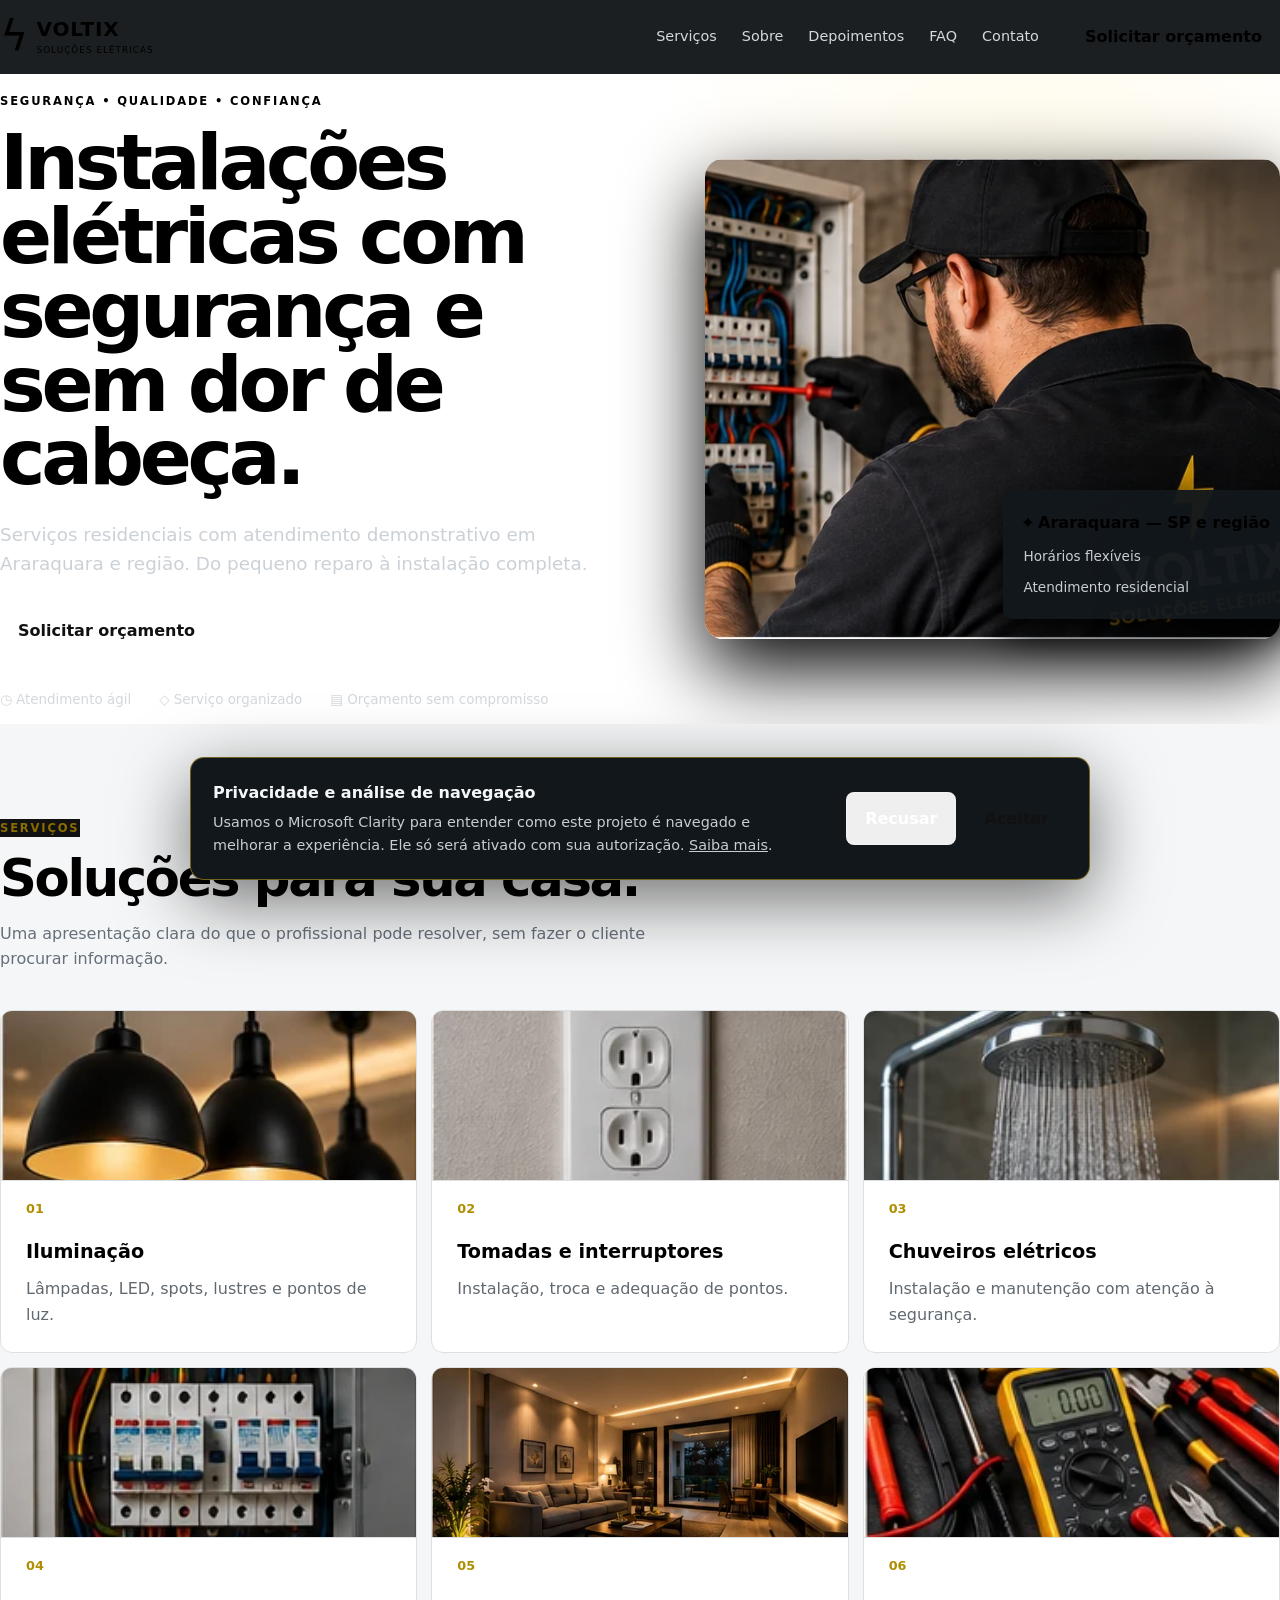
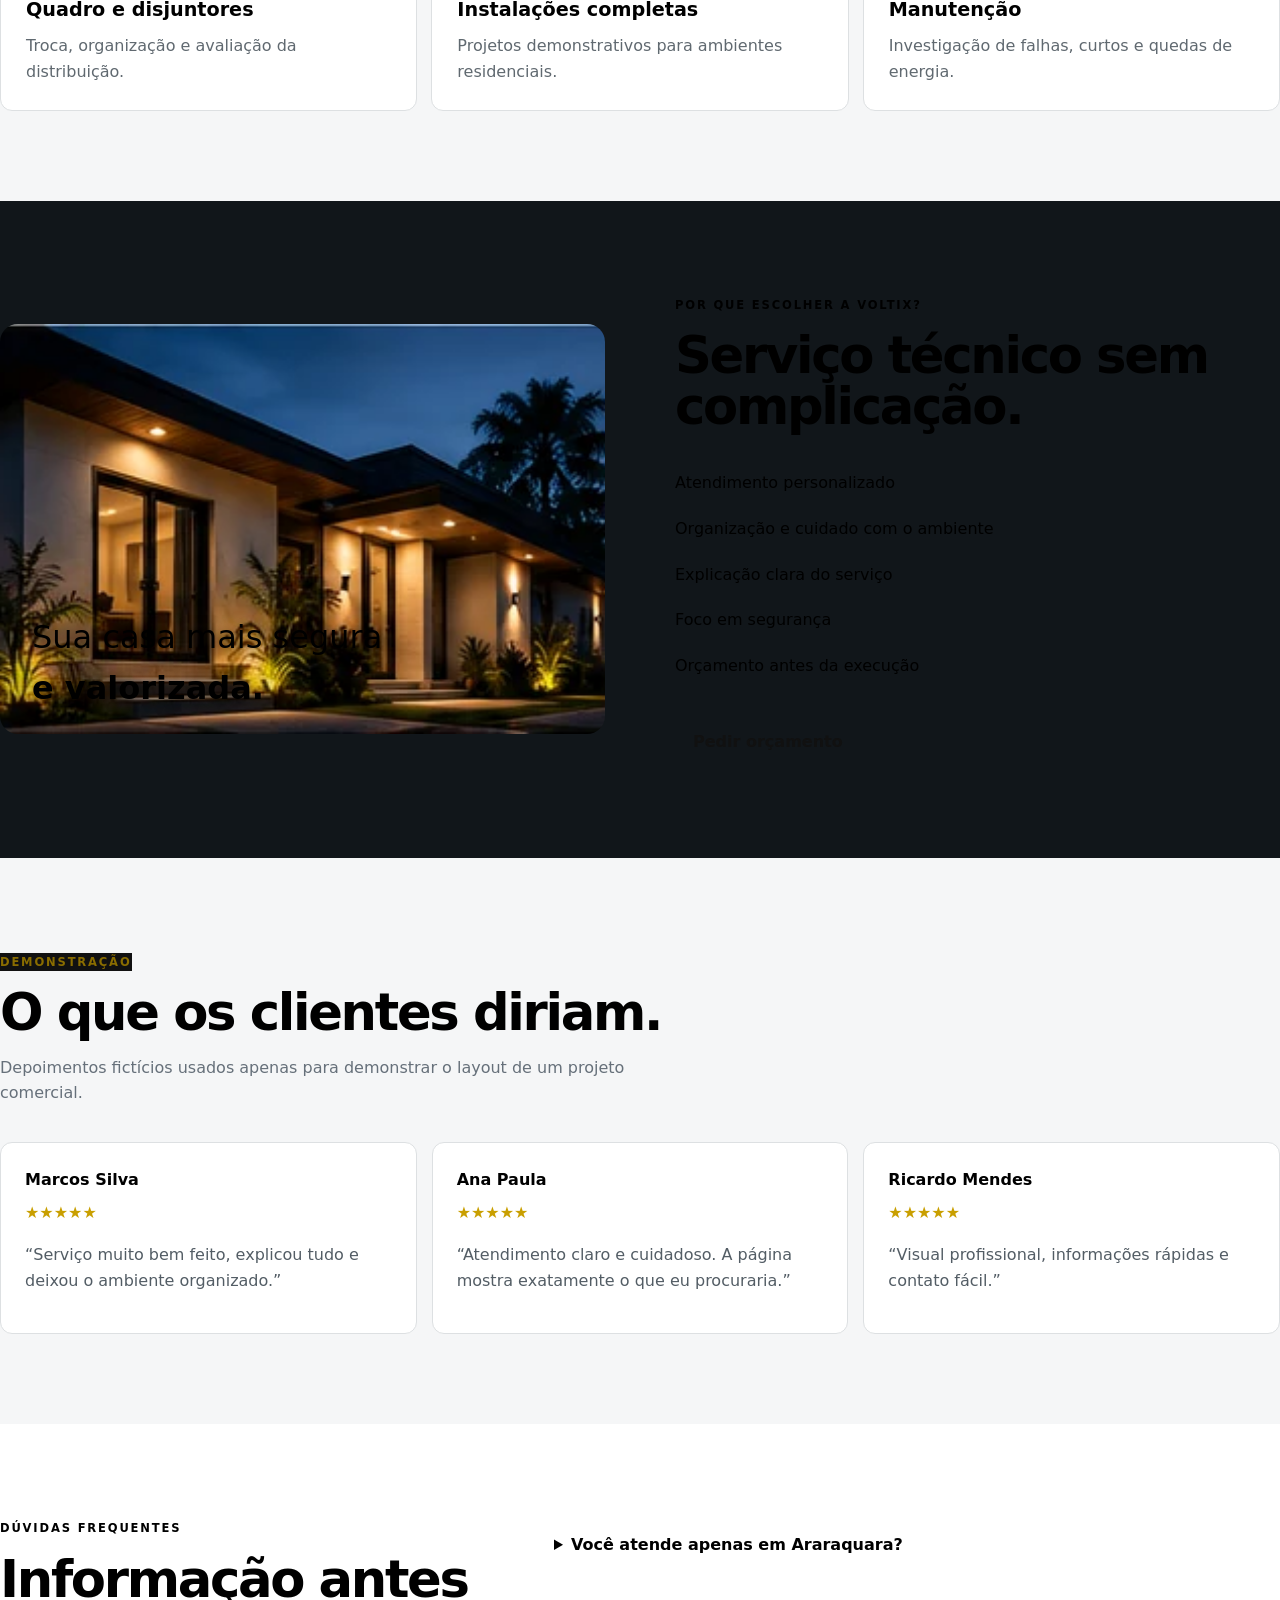
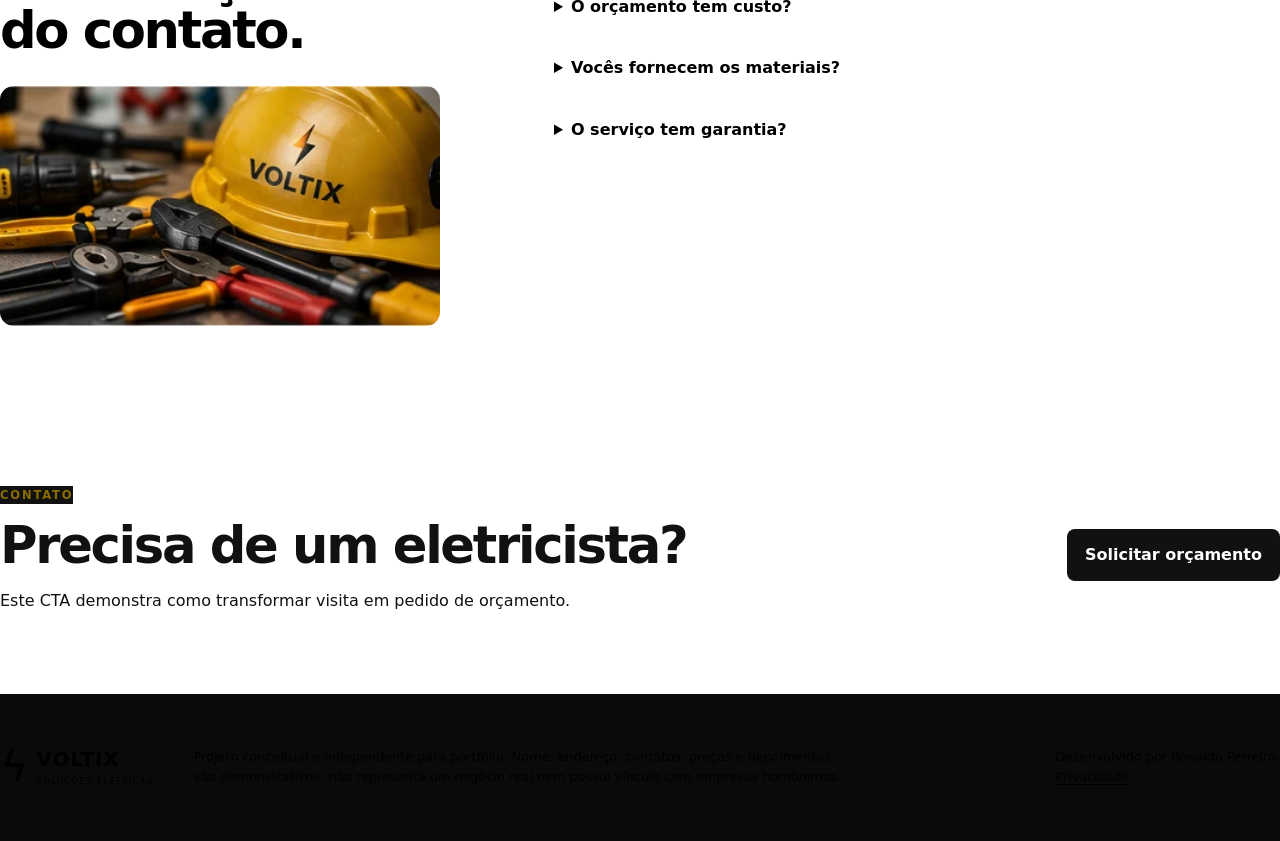
==== commit 23bc88a2: "Remove comentários redundantes e mantém código autoexplicativo" ====
--- a/index.html
+++ b/index.html
@@ -1,238 +1,241 @@
 <!doctype html>
 <html lang="pt-BR">
-<head>
-  <meta charset="UTF-8">
-  <meta name="viewport" content="width=device-width,initial-scale=1">
-  <meta name="description" content="Voltix Soluções Elétricas — projeto demonstrativo de landing page para serviços elétricos residenciais.">
-  <meta name="referrer" content="strict-origin-when-cross-origin">
-  <meta name="theme-color" content="#090c0f">
-  <meta property="og:title" content="Voltix | Soluções Elétricas">
-  <meta property="og:description" content="Projeto demonstrativo de landing page para serviços elétricos residenciais.">
-  <meta property="og:type" content="website">
-  <meta property="og:url" content="https://inforf.github.io/voltix-eletrica/">
-  <link rel="canonical" href="https://inforf.github.io/voltix-eletrica/">
-  <link rel="icon" href="assets/favicon.svg" type="image/svg+xml">
-  <title>Voltix | Soluções Elétricas</title>
-  <link rel="stylesheet" href="css/style.css">
-  <script type="text/javascript">
-    (function(c,l,a,r,i,t,y){
-        c[a]=c[a]||function(){(c[a].q=c[a].q||[]).push(arguments)};
-        t=l.createElement(r);t.async=1;t.src="https://www.clarity.ms/tag/"+i;
-        y=l.getElementsByTagName(r)[0];y.parentNode.insertBefore(t,y);
-    })(window, document, "clarity", "script", "yldb9qb9ib");
-  </script>
-  <script src="js/main.js" defer></script>
-</head>
-<body id="inicio">
-  <a class="skip-link" href="#conteudo">Ir para o conteúdo</a>
-  <header class="header">
-    <div class="container nav-wrap">
-      <a class="brand" href="#inicio" aria-label="Voltix - início">
-<span>ϟ</span>
-<strong>VOLTIX</strong>
-<small>SOLUÇÕES ELÉTRICAS</small>
-</a>
-      <button class="menu-toggle" aria-expanded="false" aria-controls="nav">Menu</button>
-      <nav id="nav" class="nav" aria-label="Navegação principal">
-        <a href="#servicos">Serviços</a>
-<a href="#sobre">Sobre</a>
-<a href="#depoimentos">Depoimentos</a>
-<a href="#faq">FAQ</a>
-<a href="#contato">Contato</a>
-      </nav>
-      <button class="btn outline demo-action">Solicitar orçamento</button>
+  <head>
+    <meta charset="UTF-8">
+    <meta name="viewport" content="width=device-width,initial-scale=1">
+    <meta name="description" content="Voltix Soluções Elétricas — projeto demonstrativo de landing page para serviços elétricos residenciais.">
+    <meta name="referrer" content="strict-origin-when-cross-origin">
+    <meta name="theme-color" content="#090c0f">
+    <meta property="og:title" content="Voltix | Soluções Elétricas">
+    <meta property="og:description" content="Projeto demonstrativo de landing page para serviços elétricos residenciais.">
+    <meta property="og:type" content="website">
+    <meta property="og:url" content="https://inforf.github.io/voltix-eletrica/">
+    <link rel="canonical" href="https://inforf.github.io/voltix-eletrica/">
+    <link rel="icon" href="assets/favicon.svg" type="image/svg+xml">
+    <title>Voltix | Soluções Elétricas</title>
+    <link rel="stylesheet" href="css/style.css">
+    <script type="text/javascript">
+      (function(c,l,a,r,i,t,y){
+      c[a]=c[a]||function(){(c[a].q=c[a].q||[]).push(arguments)};
+      t=l.createElement(r);t.async=1;t.src="https://www.clarity.ms/tag/"+i;
+      y=l.getElementsByTagName(r)[0];y.parentNode.insertBefore(t,y);
+      })(window, document, "clarity", "script", "yldb9qb9ib");
+    </script>
+    <script src="js/main.js" defer>
+    </script>
+    <script src="js/global.js" defer>
+    </script>
+  </head>
+  <body id="inicio">
+    <a class="skip-link" href="#conteudo">Ir para o conteúdo</a>
+<header class="header">
+      <div class="container nav-wrap">
+        <a class="brand" href="#inicio" aria-label="Voltix - início">
+          <span>ϟ</span>
+          <strong>VOLTIX</strong>
+          <small>SOLUÇÕES ELÉTRICAS</small>
+        </a>
+        <button class="menu-toggle" aria-expanded="false" aria-controls="nav">Menu</button>
+        <nav id="nav" class="nav" aria-label="Navegação principal">
+          <a href="#servicos">Serviços</a>
+          <a href="#sobre">Sobre</a>
+          <a href="#depoimentos">Depoimentos</a>
+          <a href="#faq">FAQ</a>
+          <a href="#contato">Contato</a>
+        </nav>
+        <button class="btn outline demo-action">Solicitar orçamento</button>
+      </div>
+    </header>
+<main id="conteudo">
+      <section class="hero">
+        <div class="container hero-grid">
+          <div>
+            <span class="eyebrow">SEGURANÇA • QUALIDADE • CONFIANÇA</span>
+            <h1>Instalações elétricas com segurança e <em>sem dor de cabeça.</em>
+            </h1>
+            <p class="lead">Serviços residenciais com atendimento demonstrativo em Araraquara e região. Do pequeno reparo à instalação completa.</p>
+            <div class="hero-actions">
+              <button class="btn primary demo-action">Solicitar orçamento</button>
+              <a class="btn ghost" href="#servicos">Ver serviços →</a>
+            </div>
+            <div class="trust">
+              <span>◷ Atendimento ágil</span>
+              <span>◇ Serviço organizado</span>
+              <span>▤ Orçamento sem compromisso</span>
+            </div>
+          </div>
+          <div class="hero-visual">
+            <img class="hero-photo" src="assets/images/hero-eletricista.webp" alt="Eletricista trabalhando em um quadro de distribuição" fetchpriority="high">
+            <div class="info-card">
+              <b>⌖ Araraquara — SP e região</b>
+              <span>Horários flexíveis</span>
+              <span>Atendimento residencial</span>
+            </div>
+          </div>
+        </div>
+      </section>
+      <section id="servicos" class="section light">
+        <div class="container">
+          <span class="eyebrow dark">SERVIÇOS</span>
+          <h2>Soluções para sua casa.</h2>
+          <p class="section-intro">Uma apresentação clara do que o profissional pode resolver, sem fazer o cliente procurar informação.</p>
+          <div class="services">
+            <article>
+              <img class="service-photo" src="assets/images/servico-iluminacao.webp" alt="">
+              <b>01</b>
+              <h3>Iluminação</h3>
+              <p>Lâmpadas, LED, spots, lustres e pontos de luz.</p>
+            </article>
+            <article>
+              <img class="service-photo" src="assets/images/servico-tomadas.webp" alt="">
+              <b>02</b>
+              <h3>Tomadas e interruptores</h3>
+              <p>Instalação, troca e adequação de pontos.</p>
+            </article>
+            <article>
+              <img class="service-photo" src="assets/images/servico-chuveiro.webp" alt="">
+              <b>03</b>
+              <h3>Chuveiros elétricos</h3>
+              <p>Instalação e manutenção com atenção à segurança.</p>
+            </article>
+            <article>
+              <img class="service-photo" src="assets/images/servico-quadro.webp" alt="">
+              <b>04</b>
+              <h3>Quadro e disjuntores</h3>
+              <p>Troca, organização e avaliação da distribuição.</p>
+            </article>
+            <article>
+              <img class="service-photo" src="assets/images/ambiente-residencial.webp" alt="">
+              <b>05</b>
+              <h3>Instalações completas</h3>
+              <p>Projetos demonstrativos para ambientes residenciais.</p>
+            </article>
+            <article>
+              <img class="service-photo" src="assets/images/servico-manutencao.webp" alt="">
+              <b>06</b>
+              <h3>Manutenção</h3>
+              <p>Investigação de falhas, curtos e quedas de energia.</p>
+            </article>
+          </div>
+        </div>
+      </section>
+      <section id="sobre" class="section split-section">
+        <div class="container split">
+          <div class="feature-visual">
+            <img src="assets/images/casa-residencial.webp" alt="Residência com projeto de iluminação externa">
+            <div class="feature-caption">
+              <p>Sua casa mais segura<br>
+                <strong>e valorizada.</strong>
+              </p>
+            </div>
+          </div>
+          <div>
+            <span class="eyebrow">POR QUE ESCOLHER A VOLTIX?</span>
+            <h2>Serviço técnico sem complicação.</h2>
+            <ul class="checks">
+              <li>Atendimento personalizado</li>
+              <li>Organização e cuidado com o ambiente</li>
+              <li>Explicação clara do serviço</li>
+              <li>Foco em segurança</li>
+              <li>Orçamento antes da execução</li>
+            </ul>
+            <button class="btn primary demo-action">Pedir orçamento</button>
+          </div>
+        </div>
+      </section>
+      <section id="depoimentos" class="section light">
+        <div class="container">
+          <span class="eyebrow dark">DEMONSTRAÇÃO</span>
+          <h2>O que os clientes diriam.</h2>
+          <p class="section-intro">Depoimentos fictícios usados apenas para demonstrar o layout de um projeto comercial.</p>
+          <div class="testimonials">
+            <blockquote>
+              <b>Marcos Silva</b>
+              <span>★★★★★</span>
+              <p>“Serviço muito bem feito, explicou tudo e deixou o ambiente organizado.”</p>
+            </blockquote>
+            <blockquote>
+              <b>Ana Paula</b>
+              <span>★★★★★</span>
+              <p>“Atendimento claro e cuidadoso. A página mostra exatamente o que eu procuraria.”</p>
+            </blockquote>
+            <blockquote>
+              <b>Ricardo Mendes</b>
+              <span>★★★★★</span>
+              <p>“Visual profissional, informações rápidas e contato fácil.”</p>
+            </blockquote>
+          </div>
+        </div>
+      </section>
+      <section id="faq" class="section">
+        <div class="container faq-grid">
+          <div>
+            <span class="eyebrow">DÚVIDAS FREQUENTES</span>
+            <h2>Informação antes do contato.</h2>
+            <img class="faq-photo" src="assets/images/ferramentas.webp" alt="Multímetro e ferramentas de eletricista">
+          </div>
+          <div class="faq">
+            <details>
+              <summary>Você atende apenas em Araraquara?</summary>
+              <p>Para este projeto demonstrativo, Araraquara e região são usados apenas como exemplo de área de atendimento.</p>
+            </details>
+            <details>
+              <summary>O orçamento tem custo?</summary>
+              <p>Este site não representa uma empresa real. Em um projeto comercial, esta resposta seria definida pelo prestador.</p>
+            </details>
+            <details>
+              <summary>Vocês fornecem os materiais?</summary>
+              <p>O conteúdo seria adaptado à forma real de trabalho do profissional contratado.</p>
+            </details>
+            <details>
+              <summary>O serviço tem garantia?</summary>
+              <p>Garantias e condições devem ser informadas pelo prestador real conforme o serviço executado.</p>
+            </details>
+          </div>
+        </div>
+      </section>
+      <section id="contato" class="cta">
+        <div class="container cta-inner">
+          <div>
+            <span class="eyebrow dark">CONTATO</span>
+            <h2>Precisa de um eletricista?</h2>
+            <p>Este CTA demonstra como transformar visita em pedido de orçamento.</p>
+          </div>
+          <button class="btn dark demo-action">Solicitar orçamento</button>
+        </div>
+      </section>
+    </main>
+<footer class="footer">
+      <div class="container footer-grid">
+        <div class="brand">
+          <span>ϟ</span>
+          <strong>VOLTIX</strong>
+          <small>SOLUÇÕES ELÉTRICAS</small>
+        </div>
+        <p>Projeto conceitual e independente para portfólio. Nome, endereço, contatos, preços e depoimentos são demonstrativos; não representa um negócio real nem possui vínculo com empresas homônimas.</p>
+        <p>Desenvolvido por Ronaldo Ferreira.<br>
+          <a class="footer-link" href="privacidade.html">Privacidade</a>
+        </p>
+      </div>
+    </footer>
+<div class="demo-modal" hidden>
+      <div class="demo-card" role="dialog" aria-modal="true" aria-labelledby="demo-title">
+        <button class="close" aria-label="Fechar">×</button>
+        <span class="eyebrow">DEMONSTRAÇÃO</span>
+        <h2 id="demo-title">Solicitação de orçamento</h2>
+        <p>Em um projeto real, este botão poderia abrir o WhatsApp, um formulário ou outro canal definido pelo cliente.</p>
+        <button class="btn primary close-secondary">Entendi</button>
+      </div>
     </div>
-  </header>
-  <main id="conteudo">
-    <section class="hero">
-      <div class="container hero-grid">
-        <div>
-          <span class="eyebrow">SEGURANÇA • QUALIDADE • CONFIANÇA</span>
-          <h1>Instalações elétricas com segurança e <em>sem dor de cabeça.</em>
-</h1>
-          <p class="lead">Serviços residenciais com atendimento demonstrativo em Araraquara e região. Do pequeno reparo à instalação completa.</p>
-          <div class="hero-actions">
-<button class="btn primary demo-action">Solicitar orçamento</button>
-<a class="btn ghost" href="#servicos">Ver serviços →</a>
-</div>
-          <div class="trust">
-<span>◷ Atendimento ágil</span>
-<span>◇ Serviço organizado</span>
-<span>▤ Orçamento sem compromisso</span>
-</div>
-        </div>
-        <div class="hero-visual">
-          <img class="hero-photo" src="assets/images/hero-eletricista.webp" alt="Eletricista trabalhando em um quadro de distribuição" fetchpriority="high">
-          <div class="info-card">
-<b>⌖ Araraquara — SP e região</b>
-<span>Horários flexíveis</span>
-<span>Atendimento residencial</span>
-</div>
-        </div>
-      </div>
-    </section>
-    <section id="servicos" class="section light">
-<div class="container">
-      <span class="eyebrow dark">SERVIÇOS</span>
-<h2>Soluções para sua casa.</h2>
-<p class="section-intro">Uma apresentação clara do que o profissional pode resolver, sem fazer o cliente procurar informação.</p>
-      <div class="services">
-        <article>
-<img class="service-photo" src="assets/images/servico-iluminacao.webp" alt="">
-<b>01</b>
-<h3>Iluminação</h3>
-<p>Lâmpadas, LED, spots, lustres e pontos de luz.</p>
-</article>
-        <article>
-<img class="service-photo" src="assets/images/servico-tomadas.webp" alt="">
-<b>02</b>
-<h3>Tomadas e interruptores</h3>
-<p>Instalação, troca e adequação de pontos.</p>
-</article>
-        <article>
-<img class="service-photo" src="assets/images/servico-chuveiro.webp" alt="">
-<b>03</b>
-<h3>Chuveiros elétricos</h3>
-<p>Instalação e manutenção com atenção à segurança.</p>
-</article>
-        <article>
-<img class="service-photo" src="assets/images/servico-quadro.webp" alt="">
-<b>04</b>
-<h3>Quadro e disjuntores</h3>
-<p>Troca, organização e avaliação da distribuição.</p>
-</article>
-        <article>
-<img class="service-photo" src="assets/images/ambiente-residencial.webp" alt="">
-<b>05</b>
-<h3>Instalações completas</h3>
-<p>Projetos demonstrativos para ambientes residenciais.</p>
-</article>
-        <article>
-<img class="service-photo" src="assets/images/servico-manutencao.webp" alt="">
-<b>06</b>
-<h3>Manutenção</h3>
-<p>Investigação de falhas, curtos e quedas de energia.</p>
-</article>
-      </div>
-    </div>
-</section>
-    <section id="sobre" class="section split-section">
-<div class="container split">
-      <div class="feature-visual">
-<img src="assets/images/casa-residencial.webp" alt="Residência com projeto de iluminação externa">
-<div class="feature-caption">
-<p>Sua casa mais segura<br>
-<strong>e valorizada.</strong>
-</p>
-</div>
-</div>
+<aside class="cookie-banner" role="dialog" aria-label="Preferências de cookies" aria-describedby="cookie-text" hidden>
       <div>
-<span class="eyebrow">POR QUE ESCOLHER A VOLTIX?</span>
-<h2>Serviço técnico sem complicação.</h2>
-<ul class="checks">
-<li>Atendimento personalizado</li>
-<li>Organização e cuidado com o ambiente</li>
-<li>Explicação clara do serviço</li>
-<li>Foco em segurança</li>
-<li>Orçamento antes da execução</li>
-</ul>
-<button class="btn primary demo-action">Pedir orçamento</button>
-</div>
-    </div>
-</section>
-    <section id="depoimentos" class="section light">
-<div class="container">
-      <span class="eyebrow dark">DEMONSTRAÇÃO</span>
-<h2>O que os clientes diriam.</h2>
-<p class="section-intro">Depoimentos fictícios usados apenas para demonstrar o layout de um projeto comercial.</p>
-      <div class="testimonials">
-<blockquote>
-<b>Marcos Silva</b>
-<span>★★★★★</span>
-<p>“Serviço muito bem feito, explicou tudo e deixou o ambiente organizado.”</p>
-</blockquote>
-<blockquote>
-<b>Ana Paula</b>
-<span>★★★★★</span>
-<p>“Atendimento claro e cuidadoso. A página mostra exatamente o que eu procuraria.”</p>
-</blockquote>
-<blockquote>
-<b>Ricardo Mendes</b>
-<span>★★★★★</span>
-<p>“Visual profissional, informações rápidas e contato fácil.”</p>
-</blockquote>
-</div>
-    </div>
-</section>
-    <section id="faq" class="section">
-<div class="container faq-grid">
-<div>
-<span class="eyebrow">DÚVIDAS FREQUENTES</span>
-<h2>Informação antes do contato.</h2>
-<img class="faq-photo" src="assets/images/ferramentas.webp" alt="Multímetro e ferramentas de eletricista">
-</div>
-<div class="faq">
-      <details>
-<summary>Você atende apenas em Araraquara?</summary>
-<p>Para este projeto demonstrativo, Araraquara e região são usados apenas como exemplo de área de atendimento.</p>
-</details>
-      <details>
-<summary>O orçamento tem custo?</summary>
-<p>Este site não representa uma empresa real. Em um projeto comercial, esta resposta seria definida pelo prestador.</p>
-</details>
-      <details>
-<summary>Vocês fornecem os materiais?</summary>
-<p>O conteúdo seria adaptado à forma real de trabalho do profissional contratado.</p>
-</details>
-      <details>
-<summary>O serviço tem garantia?</summary>
-<p>Garantias e condições devem ser informadas pelo prestador real conforme o serviço executado.</p>
-</details>
-    </div>
-</div>
-</section>
-    <section id="contato" class="cta">
-<div class="container cta-inner">
-<div>
-<span class="eyebrow dark">CONTATO</span>
-<h2>Precisa de um eletricista?</h2>
-<p>Este CTA demonstra como transformar visita em pedido de orçamento.</p>
-</div>
-<button class="btn dark demo-action">Solicitar orçamento</button>
-</div>
-</section>
-  </main>
-  <footer class="footer">
-<div class="container footer-grid">
-<div class="brand">
-<span>ϟ</span>
-<strong>VOLTIX</strong>
-<small>SOLUÇÕES ELÉTRICAS</small>
-</div>
-<p>Projeto conceitual e independente para portfólio. Nome, endereço, contatos, preços e depoimentos são demonstrativos; não representa um negócio real nem possui vínculo com empresas homônimas.</p>
-<p>Desenvolvido por Ronaldo Ferreira.<br>
-<a class="footer-link" href="privacidade.html">Privacidade</a>
-</p>
-</div>
-</footer>
-  <div class="demo-modal" hidden>
-<div class="demo-card" role="dialog" aria-modal="true" aria-labelledby="demo-title">
-<button class="close" aria-label="Fechar">×</button>
-<span class="eyebrow">DEMONSTRAÇÃO</span>
-<h2 id="demo-title">Solicitação de orçamento</h2>
-<p>Em um projeto real, este botão poderia abrir o WhatsApp, um formulário ou outro canal definido pelo cliente.</p>
-<button class="btn primary close-secondary">Entendi</button>
-</div>
-</div>
-  <aside class="cookie-banner" role="dialog" aria-label="Preferências de cookies" aria-describedby="cookie-text" hidden>
-    <div>
-      <strong>Privacidade e análise de navegação</strong>
-      <p id="cookie-text">Usamos o Microsoft Clarity para entender como este projeto é navegado e melhorar a experiência. Ele só será ativado com sua autorização. <a href="privacidade.html">Saiba mais</a>.</p>
-    </div>
-    <div class="cookie-actions">
-      <button class="btn ghost cookie-reject" type="button">Recusar</button>
-      <button class="btn primary cookie-accept" type="button">Aceitar</button>
-    </div>
-  </aside>
-</body>
+        <strong>Privacidade e análise de navegação</strong>
+        <p id="cookie-text">Usamos o Microsoft Clarity para entender como este projeto é navegado e melhorar a experiência. Ele só será ativado com sua autorização. <a href="privacidade.html">Saiba mais</a>.</p>
+      </div>
+      <div class="cookie-actions">
+        <button class="btn ghost cookie-reject" type="button">Recusar</button>
+        <button class="btn primary cookie-accept" type="button">Aceitar</button>
+      </div>
+    </aside>
+  </body>
 </html>
--- a/css/style.css
+++ b/css/style.css
@@ -1,149 +1,724 @@
-:root{--bg:#090c0f;--panel:#12171c;--yellow:#ffd51f;--text:#f5f6f7;--muted:#aab1b8;--ink:#111417;--line:rgba(255,255,255,.1);--max:1180px}
-*{box-sizing:border-box}
-html{scroll-behavior:smooth}
-body{margin:0;background:var(--bg);color:var(--text);font-family:Inter,ui-sans-serif,system-ui,-apple-system,"Segoe UI",sans-serif;line-height:1.6}
-button,a{font:inherit}
-.container{width:min(var(--max),calc(100% - 40px));margin:auto}
-.skip-link{position:absolute;left:-9999px}
-.skip-link:focus{left:16px;top:16px;z-index:999;background:#fff;color:#000;padding:10px}
-.header{position:sticky;top:0;z-index:50;background:rgba(9,12,15,.92);backdrop-filter:blur(15px);border-bottom:1px solid var(--line)}
-.nav-wrap{min-height:74px;display:flex;align-items:center;gap:28px}
-.brand{display:grid;grid-template-columns:auto auto;grid-template-rows:auto auto;align-items:center;width:max-content;color:inherit;text-decoration:none;line-height:1}
-.brand span{grid-row:1/3;color:var(--yellow);font-size:2.7rem;margin-right:8px}
-.brand strong{font-size:1.25rem;letter-spacing:.04em}
-.brand small{font-size:.55rem;color:var(--muted);letter-spacing:.12em}
-.nav{display:flex;gap:25px;margin-left:auto}
-.nav a{color:#d5d9dd;text-decoration:none;font-size:.9rem}
-.nav a:hover{color:var(--yellow)}
-.menu-toggle{display:none}
-.btn{border:0;border-radius:8px;padding:13px 18px;font-weight:800;cursor:pointer}
-.primary{background:var(--yellow);color:#111}
-.outline{border:1px solid var(--yellow);background:transparent;color:var(--yellow)}
-.ghost{border:1px solid rgba(255,255,255,.25);color:#fff;text-decoration:none}
-.dark{background:#111;color:#fff}
-.hero{overflow:hidden;background:radial-gradient(circle at 80% 20%,rgba(255,213,31,.09),transparent 24rem);border-bottom:1px solid var(--line)}
-.hero-grid{min-height:650px;display:grid;grid-template-columns:1.05fr .95fr;align-items:center;gap:70px}
-.eyebrow{display:inline-block;color:var(--yellow);font-size:.72rem;font-weight:900;letter-spacing:.16em;margin-bottom:16px}
-.eyebrow.dark{color:#8a6d00}
-.hero h1{font-size:clamp(3rem,6vw,5.7rem);line-height:.96;letter-spacing:-.055em;margin:0}
-.hero h1 em{display:block;color:var(--yellow);font-style:normal}
-.lead{max-width:680px;color:#cbd1d6;font-size:1.15rem;margin:25px 0}
-.hero-actions{display:flex;gap:12px;flex-wrap:wrap}
-.trust{display:flex;gap:28px;flex-wrap:wrap;margin-top:32px;color:#d4d8dc;font-size:.84rem}
-.trust span:first-letter{color:var(--yellow)}
-.hero-visual{position:relative;min-height:480px;display:grid;place-items:center}
-.electric-panel{position:relative;width:min(440px,90%);height:390px;border:12px solid #2c3238;border-radius:14px;background:linear-gradient(135deg,#1d2328,#0d1114);box-shadow:0 30px 80px #000}
-.panel-top{padding:15px;color:#7e8991;font-size:.7rem;letter-spacing:.12em}
-.breakers{display:grid;grid-template-columns:repeat(6,1fr);gap:8px;padding:20px}
-.breakers i{height:100px;border-radius:5px;background:linear-gradient(#d8dadd 0 45%,#252a2f 46% 62%,#e9e9e9 63%);box-shadow:inset 0 0 0 2px #73777a}
-.wire{position:absolute;width:140px;height:140px;border:7px solid;border-color:transparent transparent var(--yellow) var(--yellow);border-radius:50%}
-.w1{left:40px;bottom:30px}
-.w2{right:50px;bottom:35px;border-color:transparent transparent #367fd8 #367fd8}
-.w3{left:150px;bottom:5px;border-color:transparent transparent #c84a42 #c84a42}
-.bolt{position:absolute;right:30px;bottom:15px;color:var(--yellow);font-size:4rem}
-.info-card{position:absolute;right:-10px;bottom:20px;display:grid;gap:10px;padding:20px;border:1px solid var(--line);border-radius:10px;background:rgba(18,23,28,.96);box-shadow:0 15px 40px #000}
-.info-card b{color:var(--yellow)}
-.info-card span{font-size:.85rem;color:#c8cdd2}
-.section{padding:90px 0}
-.light{background:#f5f6f7;color:var(--ink)}
-.section h2,.cta h2{font-size:clamp(2.2rem,4vw,4rem);line-height:1;letter-spacing:-.045em;margin:0}
-.section-intro{max-width:680px;color:#66707a}
-.services{display:grid;grid-template-columns:repeat(3,1fr);gap:14px;margin-top:38px}
-.services article{padding:25px;border:1px solid #dde0e2;border-radius:12px;background:#fff;min-height:210px}
-.services article>b{color:#b08e00;font-size:.8rem}
-.services h3{font-size:1.2rem;margin:30px 0 8px}
-.services p{color:#606970;margin:0}
-.split-section{background:#11161a}
-.split{display:grid;grid-template-columns:1fr 1fr;gap:70px;align-items:center}
-.feature-visual{min-height:410px;border-radius:18px;display:flex;flex-direction:column;justify-content:flex-end;padding:38px;background:radial-gradient(circle at 30% 30%,rgba(255,213,31,.22),transparent 15rem),linear-gradient(135deg,#252d32,#0a0d0f)}
-.feature-visual span{font-size:7rem;color:var(--yellow)}
-.feature-visual p{font-size:2rem}
-.checks{list-style:none;padding:0;margin:28px 0}
-.checks li{padding:10px 0;border-bottom:1px solid var(--line)}
-.checks li:before{content:"✓";display:inline-grid;place-items:center;width:24px;height:24px;margin-right:10px;border-radius:50%;background:var(--yellow);color:#111;font-weight:900}
-.testimonials{display:grid;grid-template-columns:repeat(3,1fr);gap:15px;margin-top:36px}
-.testimonials blockquote{margin:0;padding:24px;border:1px solid #dde0e2;border-radius:12px;background:#fff}
-.testimonials span{display:block;color:#c99f00;margin-top:8px}
-.testimonials p{color:#535d65}
-.faq-grid{display:grid;grid-template-columns:.8fr 1.2fr;gap:70px}
-.faq details{border-bottom:1px solid var(--line);padding:18px 0}
-.faq summary{cursor:pointer;font-weight:800}
-.faq p{color:var(--muted)}
-.cta{padding:65px 0;background:var(--yellow);color:#111}
-.cta-inner{display:flex;justify-content:space-between;gap:30px;align-items:center}
-.footer{padding:40px 0;background:#080a0c;color:var(--muted)}
-.footer-grid{display:grid;grid-template-columns:auto 1fr auto;gap:40px;align-items:center}
-.footer p{font-size:.8rem;max-width:650px}
-.demo-modal{position:fixed;inset:0;z-index:100;background:rgba(0,0,0,.75);display:grid;place-items:center;padding:20px}
-.demo-modal[hidden]{display:none}
-.demo-card{position:relative;width:min(520px,100%);padding:32px;border:1px solid var(--line);border-radius:16px;background:var(--panel)}
-.demo-card h2{margin:0;font-size:2rem}
-.demo-card p{color:var(--muted)}
-.close{position:absolute;right:14px;top:10px;border:0;background:none;color:#fff;font-size:2rem;cursor:pointer}
-@media(max-width:900px){.header .outline{display:none}
-.menu-toggle{display:block;margin-left:auto;border:1px solid var(--line);background:transparent;color:#fff;border-radius:7px;padding:8px 11px}
-.nav{display:none;position:absolute;top:74px;left:0;right:0;margin:0;padding:18px 20px;background:#0c1013;border-bottom:1px solid var(--line);flex-direction:column}
-.nav.open{display:flex}
-.hero-grid,.split,.faq-grid{grid-template-columns:1fr}
-.hero-grid{padding:70px 0}
-.hero-visual{min-height:420px}
-.services{grid-template-columns:repeat(2,1fr)}
-.testimonials{grid-template-columns:1fr}
-.footer-grid{grid-template-columns:1fr}
-.cta-inner{align-items:flex-start;flex-direction:column}
-}
-@media(max-width:560px){.container{width:min(var(--max),calc(100% - 28px))}
-.hero h1{font-size:3.1rem}
-.hero-visual{min-height:340px}
-.electric-panel{height:300px}
-.breakers i{height:75px}
-.info-card{right:0}
-.services{grid-template-columns:1fr}
-.section{padding:68px 0}
-.trust{display:grid;gap:10px}
-.cta .btn{width:100%}
-}
-.footer-link{color:var(--yellow);text-underline-offset:3px}
-.policy{min-height:calc(100vh - 160px);padding:80px 0}
-.policy article{max-width:820px}
-.policy h1{font-size:clamp(2.6rem,6vw,5rem);line-height:1;margin:0 0 25px;letter-spacing:-.045em}
-.policy h2{margin-top:35px;font-size:1.3rem}
-.policy p,.policy li{color:var(--muted)}
-.policy a{color:var(--yellow)}
-.back-link{display:inline-block;margin-bottom:35px;color:var(--yellow);text-decoration:none}
-.policy-note{padding:18px;border:1px solid var(--line);border-radius:10px;background:var(--panel)}
+: root {
+  --bg: #090c0f;
+  --panel: #12171c;
+  --yellow: #ffd51f;
+  --text: #f5f6f7;
+  --muted: #aab1b8;
+  --ink: #111417;
+  --line: rgba(255,255,255,.1);
+  --max: 1180px
+}
+* {
+  box-sizing: border-box
+}
+html {
+  scroll-behavior: smooth
+}
+body {
+  margin: 0;
+  background: var(--bg);
+  color: var(--text);
+  font-family: Inter, ui-sans-serif, system-ui, -apple-system, "Segoe UI", sans-serif;
+  line-height: 1.6
+}
+button, a {
+  font: inherit
+}
+.container {
+  width: min(var(--max),calc(100% - 40px));
+  margin: auto
+}
+.skip-link {
+  position: absolute;
+  left: -9999px
+}
+.skip-link: focus {
+  left: 16px;
+  top: 16px;
+  z-index: 999;
+  background: #fff;
+  color: #000;
+  padding: 10px
+}
+.header {
+  position: sticky;
+  top: 0;
+  z-index: 50;
+  background: rgba(9,12,15,.92);
+  backdrop-filter: blur(15px);
+  border-bottom: 1px solid var(--line)
+}
+.nav-wrap {
+  min-height: 74px;
+  display: flex;
+  align-items: center;
+  gap: 28px
+}
+.brand {
+  display: grid;
+  grid-template-columns: auto auto;
+  grid-template-rows: auto auto;
+  align-items: center;
+  width: max-content;
+  color: inherit;
+  text-decoration: none;
+  line-height: 1
+}
+.brand span {
+  grid-row: 1/3;
+  color: var(--yellow);
+  font-size: 2.7rem;
+  margin-right: 8px
+}
+.brand strong {
+  font-size: 1.25rem;
+  letter-spacing: .04em
+}
+.brand small {
+  font-size: .55rem;
+  color: var(--muted);
+  letter-spacing: .12em
+}
+.nav {
+  display: flex;
+  gap: 25px;
+  margin-left: auto
+}
+.nav a {
+  color: #d5d9dd;
+  text-decoration: none;
+  font-size: .9rem
+}
+.nav a: hover {
+  color: var(--yellow)
+}
+.menu-toggle {
+  display: none
+}
+.btn {
+  border: 0;
+  border-radius: 8px;
+  padding: 13px 18px;
+  font-weight: 800;
+  cursor: pointer
+}
+.primary {
+  background: var(--yellow);
+  color: #111
+}
+.outline {
+  border: 1px solid var(--yellow);
+  background: transparent;
+  color: var(--yellow)
+}
+.ghost {
+  border: 1px solid rgba(255,255,255,.25);
+  color: #fff;
+  text-decoration: none
+}
+.dark {
+  background: #111;
+  color: #fff
+}
+.hero {
+  overflow: hidden;
+  background: radial-gradient(circle at 80% 20%,rgba(255,213,31,.09),transparent 24rem);
+  border-bottom: 1px solid var(--line)
+}
+.hero-grid {
+  min-height: 650px;
+  display: grid;
+  grid-template-columns: 1.05fr .95fr;
+  align-items: center;
+  gap: 70px
+}
+.eyebrow {
+  display: inline-block;
+  color: var(--yellow);
+  font-size: .72rem;
+  font-weight: 900;
+  letter-spacing: .16em;
+  margin-bottom: 16px
+}
+.eyebrow.dark {
+  color: #8a6d00
+}
+.hero h1 {
+  font-size: clamp(3rem,6vw,5.7rem);
+  line-height: .96;
+  letter-spacing: -.055em;
+  margin: 0
+}
+.hero h1 em {
+  display: block;
+  color: var(--yellow);
+  font-style: normal
+}
+.lead {
+  max-width: 680px;
+  color: #cbd1d6;
+  font-size: 1.15rem;
+  margin: 25px 0
+}
+.hero-actions {
+  display: flex;
+  gap: 12px;
+  flex-wrap: wrap
+}
+.trust {
+  display: flex;
+  gap: 28px;
+  flex-wrap: wrap;
+  margin-top: 32px;
+  color: #d4d8dc;
+  font-size: .84rem
+}
+.trust span: first-letter {
+  color: var(--yellow)
+}
+.hero-visual {
+  position: relative;
+  min-height: 480px;
+  display: grid;
+  place-items: center
+}
+.electric-panel {
+  position: relative;
+  width: min(440px,90%);
+  height: 390px;
+  border: 12px solid #2c3238;
+  border-radius: 14px;
+  background: linear-gradient(135deg,#1d2328,#0d1114);
+  box-shadow: 0 30px 80px #000
+}
+.panel-top {
+  padding: 15px;
+  color: #7e8991;
+  font-size: .7rem;
+  letter-spacing: .12em
+}
+.breakers {
+  display: grid;
+  grid-template-columns: repeat(6,1fr);
+  gap: 8px;
+  padding: 20px
+}
+.breakers i {
+  height: 100px;
+  border-radius: 5px;
+  background: linear-gradient(#d8dadd 0 45%,#252a2f 46% 62%,#e9e9e9 63%);
+  box-shadow: inset 0 0 0 2px #73777a
+}
+.wire {
+  position: absolute;
+  width: 140px;
+  height: 140px;
+  border: 7px solid;
+  border-color: transparent transparent var(--yellow) var(--yellow);
+  border-radius: 50%
+}
+.w1 {
+  left: 40px;
+  bottom: 30px
+}
+.w2 {
+  right: 50px;
+  bottom: 35px;
+  border-color: transparent transparent #367fd8 #367fd8
+}
+.w3 {
+  left: 150px;
+  bottom: 5px;
+  border-color: transparent transparent #c84a42 #c84a42
+}
+.bolt {
+  position: absolute;
+  right: 30px;
+  bottom: 15px;
+  color: var(--yellow);
+  font-size: 4rem
+}
+.info-card {
+  position: absolute;
+  right: -10px;
+  bottom: 20px;
+  display: grid;
+  gap: 10px;
+  padding: 20px;
+  border: 1px solid var(--line);
+  border-radius: 10px;
+  background: rgba(18,23,28,.96);
+  box-shadow: 0 15px 40px #000
+}
+.info-card b {
+  color: var(--yellow)
+}
+.info-card span {
+  font-size: .85rem;
+  color: #c8cdd2
+}
+.section {
+  padding: 90px 0
+}
+.light {
+  background: #f5f6f7;
+  color: var(--ink)
+}
+.section h2, .cta h2 {
+  font-size: clamp(2.2rem,4vw,4rem);
+  line-height: 1;
+  letter-spacing: -.045em;
+  margin: 0
+}
+.section-intro {
+  max-width: 680px;
+  color: #66707a
+}
+.services {
+  display: grid;
+  grid-template-columns: repeat(3,1fr);
+  gap: 14px;
+  margin-top: 38px
+}
+.services article {
+  padding: 25px;
+  border: 1px solid #dde0e2;
+  border-radius: 12px;
+  background: #fff;
+  min-height: 210px
+}
+.services article>b {
+  color: #b08e00;
+  font-size: .8rem
+}
+.services h3 {
+  font-size: 1.2rem;
+  margin: 30px 0 8px
+}
+.services p {
+  color: #606970;
+  margin: 0
+}
+.split-section {
+  background: #11161a
+}
+.split {
+  display: grid;
+  grid-template-columns: 1fr 1fr;
+  gap: 70px;
+  align-items: center
+}
+.feature-visual {
+  min-height: 410px;
+  border-radius: 18px;
+  display: flex;
+  flex-direction: column;
+  justify-content: flex-end;
+  padding: 38px;
+  background: radial-gradient(circle at 30% 30%,rgba(255,213,31,.22),transparent 15rem), linear-gradient(135deg,#252d32,#0a0d0f)
+}
+.feature-visual span {
+  font-size: 7rem;
+  color: var(--yellow)
+}
+.feature-visual p {
+  font-size: 2rem
+}
+.checks {
+  list-style: none;
+  padding: 0;
+  margin: 28px 0
+}
+.checks li {
+  padding: 10px 0;
+  border-bottom: 1px solid var(--line)
+}
+.checks li: before {
+  content: "✓";
+  display: inline-grid;
+  place-items: center;
+  width: 24px;
+  height: 24px;
+  margin-right: 10px;
+  border-radius: 50%;
+  background: var(--yellow);
+  color: #111;
+  font-weight: 900
+}
+.testimonials {
+  display: grid;
+  grid-template-columns: repeat(3,1fr);
+  gap: 15px;
+  margin-top: 36px
+}
+.testimonials blockquote {
+  margin: 0;
+  padding: 24px;
+  border: 1px solid #dde0e2;
+  border-radius: 12px;
+  background: #fff
+}
+.testimonials span {
+  display: block;
+  color: #c99f00;
+  margin-top: 8px
+}
+.testimonials p {
+  color: #535d65
+}
+.faq-grid {
+  display: grid;
+  grid-template-columns: .8fr 1.2fr;
+  gap: 70px
+}
+.faq details {
+  border-bottom: 1px solid var(--line);
+  padding: 18px 0
+}
+.faq summary {
+  cursor: pointer;
+  font-weight: 800
+}
+.faq p {
+  color: var(--muted)
+}
+.cta {
+  padding: 65px 0;
+  background: var(--yellow);
+  color: #111
+}
+.cta-inner {
+  display: flex;
+  justify-content: space-between;
+  gap: 30px;
+  align-items: center
+}
+.footer {
+  padding: 40px 0;
+  background: #080a0c;
+  color: var(--muted)
+}
+.footer-grid {
+  display: grid;
+  grid-template-columns: auto 1fr auto;
+  gap: 40px;
+  align-items: center
+}
+.footer p {
+  font-size: .8rem;
+  max-width: 650px
+}
+.demo-modal {
+  position: fixed;
+  inset: 0;
+  z-index: 100;
+  background: rgba(0,0,0,.75);
+  display: grid;
+  place-items: center;
+  padding: 20px
+}
+.demo-modal[hidden] {
+  display: none
+}
+.demo-card {
+  position: relative;
+  width: min(520px,100%);
+  padding: 32px;
+  border: 1px solid var(--line);
+  border-radius: 16px;
+  background: var(--panel)
+}
+.demo-card h2 {
+  margin: 0;
+  font-size: 2rem
+}
+.demo-card p {
+  color: var(--muted)
+}
+.close {
+  position: absolute;
+  right: 14px;
+  top: 10px;
+  border: 0;
+  background: none;
+  color: #fff;
+  font-size: 2rem;
+  cursor: pointer
+}
+@media(max-width:900px) {
+  .header .outline {
+    display: none
+  }
+  .menu-toggle {
+    display: block;
+    margin-left: auto;
+    border: 1px solid var(--line);
+    background: transparent;
+    color: #fff;
+    border-radius: 7px;
+    padding: 8px 11px
+  }
+  .nav {
+    display: none;
+    position: absolute;
+    top: 74px;
+    left: 0;
+    right: 0;
+    margin: 0;
+    padding: 18px 20px;
+    background: #0c1013;
+    border-bottom: 1px solid var(--line);
+    flex-direction: column
+  }
+  .nav.open {
+    display: flex
+  }
+  .hero-grid, .split, .faq-grid {
+    grid-template-columns: 1fr
+  }
+  .hero-grid {
+    padding: 70px 0
+  }
+  .hero-visual {
+    min-height: 420px
+  }
+  .services {
+    grid-template-columns: repeat(2,1fr)
+  }
+  .testimonials {
+    grid-template-columns: 1fr
+  }
+  .footer-grid {
+    grid-template-columns: 1fr
+  }
+  .cta-inner {
+    align-items: flex-start;
+    flex-direction: column
+  }
+}
+@media(max-width:560px) {
+  .container {
+    width: min(var(--max),calc(100% - 28px))
+  }
+  .hero h1 {
+    font-size: 3.1rem
+  }
+  .hero-visual {
+    min-height: 340px
+  }
+  .electric-panel {
+    height: 300px
+  }
+  .breakers i {
+    height: 75px
+  }
+  .info-card {
+    right: 0
+  }
+  .services {
+    grid-template-columns: 1fr
+  }
+  .section {
+    padding: 68px 0
+  }
+  .trust {
+    display: grid;
+    gap: 10px
+  }
+  .cta .btn {
+    width: 100%
+  }
+}
+.footer-link {
+  color: var(--yellow);
+  text-underline-offset: 3px
+}
+.policy {
+  min-height: calc(100vh - 160px);
+  padding: 80px 0
+}
+.policy article {
+  max-width: 820px
+}
+.policy h1 {
+  font-size: clamp(2.6rem,6vw,5rem);
+  line-height: 1;
+  margin: 0 0 25px;
+  letter-spacing: -.045em
+}
+.policy h2 {
+  margin-top: 35px;
+  font-size: 1.3rem
+}
+.policy p, .policy li {
+  color: var(--muted)
+}
+.policy a {
+  color: var(--yellow)
+}
+.back-link {
+  display: inline-block;
+  margin-bottom: 35px;
+  color: var(--yellow);
+  text-decoration: none
+}
+.policy-note {
+  padding: 18px;
+  border: 1px solid var(--line);
+  border-radius: 10px;
+  background: var(--panel)
+}
 
-/* Fotografias do projeto */
+/* Fotografias do projeto */ .hero-visual {
+  overflow: visible;
+  border-radius: 18px
+}
+.hero-photo {
+  width: 100%;
+  height: 480px;
+  display: block;
+  object-fit: cover;
+  object-position: center;
+  border-radius: 18px;
+  box-shadow: 0 30px 80px #000
+}
+.services article {
+  padding: 0 0 25px;
+  overflow: hidden
+}
+.services article>b, .services article h3, .services article p {
+  display: block;
+  margin-left: 25px;
+  margin-right: 25px
+}
+.services article>b {
+  margin-top: 18px
+}
+.services h3 {
+  margin-top: 18px
+}
+.service-photo {
+  display: block;
+  width: 100%;
+  height: 170px;
+  object-fit: cover;
+  border-bottom: 1px solid #dde0e2
+}
+.feature-visual {
+  position: relative;
+  padding: 0;
+  overflow: hidden;
+  background: #111
+}
+.feature-visual>img {
+  width: 100%;
+  height: 410px;
+  display: block;
+  object-fit: cover
+}
+.feature-visual: after {
+  content: "";
+  position: absolute;
+  inset: 0;
+  background: linear-gradient(180deg,transparent 35%,rgba(0,0,0,.8))
+}
+.feature-caption {
+  position: absolute;
+  z-index: 2;
+  left: 32px;
+  bottom: 20px
+}
+.feature-caption p {
+  margin: 0;
+  font-size: 2rem;
+  text-shadow: 0 2px 15px #000
+}
+.faq-photo {
+  display: block;
+  width: 100%;
+  max-width: 440px;
+  height: 240px;
+  margin-top: 30px;
+  object-fit: cover;
+  border-radius: 14px;
+  border: 1px solid var(--line)
+}
+@media(max-width:900px) {
+  .hero-photo {
+    height: min(70vw,480px)
+  }
+  .service-photo {
+    height: 190px
+  }
+}
+@media(max-width:560px) {
+  .hero-photo {
+    height: 360px
+  }
+  .service-photo {
+    height: 220px
+  }
+  .feature-visual>img {
+    height: 360px
+  }
+  .faq-photo {
+    height: 210px
+  }
+}
 
-.hero-visual{overflow:visible;border-radius:18px}
-.hero-photo{width:100%;height:480px;display:block;object-fit:cover;object-position:center;border-radius:18px;box-shadow:0 30px 80px #000}
-.services article{padding:0 0 25px;overflow:hidden}
-.services article>b,.services article h3,.services article p{display:block;margin-left:25px;margin-right:25px}
-.services article>b{margin-top:18px}
-.services h3{margin-top:18px}
-.service-photo{display:block;width:100%;height:170px;object-fit:cover;border-bottom:1px solid #dde0e2}
-.feature-visual{position:relative;padding:0;overflow:hidden;background:#111}
-.feature-visual>img{width:100%;height:410px;display:block;object-fit:cover}
-.feature-visual:after{content:"";position:absolute;inset:0;background:linear-gradient(180deg,transparent 35%,rgba(0,0,0,.8))}
-.feature-caption{position:absolute;z-index:2;left:32px;bottom:20px}
-.feature-caption p{margin:0;font-size:2rem;text-shadow:0 2px 15px #000}
-.faq-photo{display:block;width:100%;max-width:440px;height:240px;margin-top:30px;object-fit:cover;border-radius:14px;border:1px solid var(--line)}
-@media(max-width:900px){.hero-photo{height:min(70vw,480px)}
-.service-photo{height:190px}
-}
-@media(max-width:560px){.hero-photo{height:360px}
-.service-photo{height:220px}
-.feature-visual>img{height:360px}
-.faq-photo{height:210px}
-}
-
-
-/* Consentimento de análise */
-.cookie-banner{position:fixed;z-index:200;left:20px;right:20px;bottom:20px;width:min(900px,calc(100% - 40px));margin:auto;display:flex;align-items:center;justify-content:space-between;gap:28px;padding:22px;border:1px solid rgba(255,213,31,.4);border-radius:14px;background:#12171c;color:#f5f6f7;box-shadow:0 20px 70px rgba(0,0,0,.55)}
-.cookie-banner[hidden]{display:none}
-.cookie-banner strong{display:block;margin-bottom:5px}
-.cookie-banner p{margin:0;color:#c8cdd2;font-size:.9rem}
-.cookie-banner a{color:var(--yellow)}
-.cookie-actions{display:flex;gap:10px;flex-shrink:0}
-.privacy-reset{margin-top:5px}
-@media(max-width:700px){.cookie-banner{align-items:stretch;flex-direction:column;gap:16px}.cookie-actions{display:grid;grid-template-columns:1fr 1fr}.cookie-actions .btn{width:100%}}
+/* Consentimento de análise */ .cookie-banner {
+  position: fixed;
+  z-index: 200;
+  left: 20px;
+  right: 20px;
+  bottom: 20px;
+  width: min(900px,calc(100% - 40px));
+  margin: auto;
+  display: flex;
+  align-items: center;
+  justify-content: space-between;
+  gap: 28px;
+  padding: 22px;
+  border: 1px solid rgba(255,213,31,.4);
+  border-radius: 14px;
+  background: #12171c;
+  color: #f5f6f7;
+  box-shadow: 0 20px 70px rgba(0,0,0,.55)
+}
+.cookie-banner[hidden] {
+  display: none
+}
+.cookie-banner strong {
+  display: block;
+  margin-bottom: 5px
+}
+.cookie-banner p {
+  margin: 0;
+  color: #c8cdd2;
+  font-size: .9rem
+}
+.cookie-banner a {
+  color: var(--yellow)
+}
+.cookie-actions {
+  display: flex;
+  gap: 10px;
+  flex-shrink: 0
+}
+.privacy-reset {
+  margin-top: 5px
+}
+@media(max-width:700px) {
+  .cookie-banner {
+    align-items: stretch;
+    flex-direction: column;
+    gap: 16px
+  }
+  .cookie-actions {
+    display: grid;
+    grid-template-columns: 1fr 1fr
+  }
+  .cookie-actions .btn {
+    width: 100%
+  }
+}
